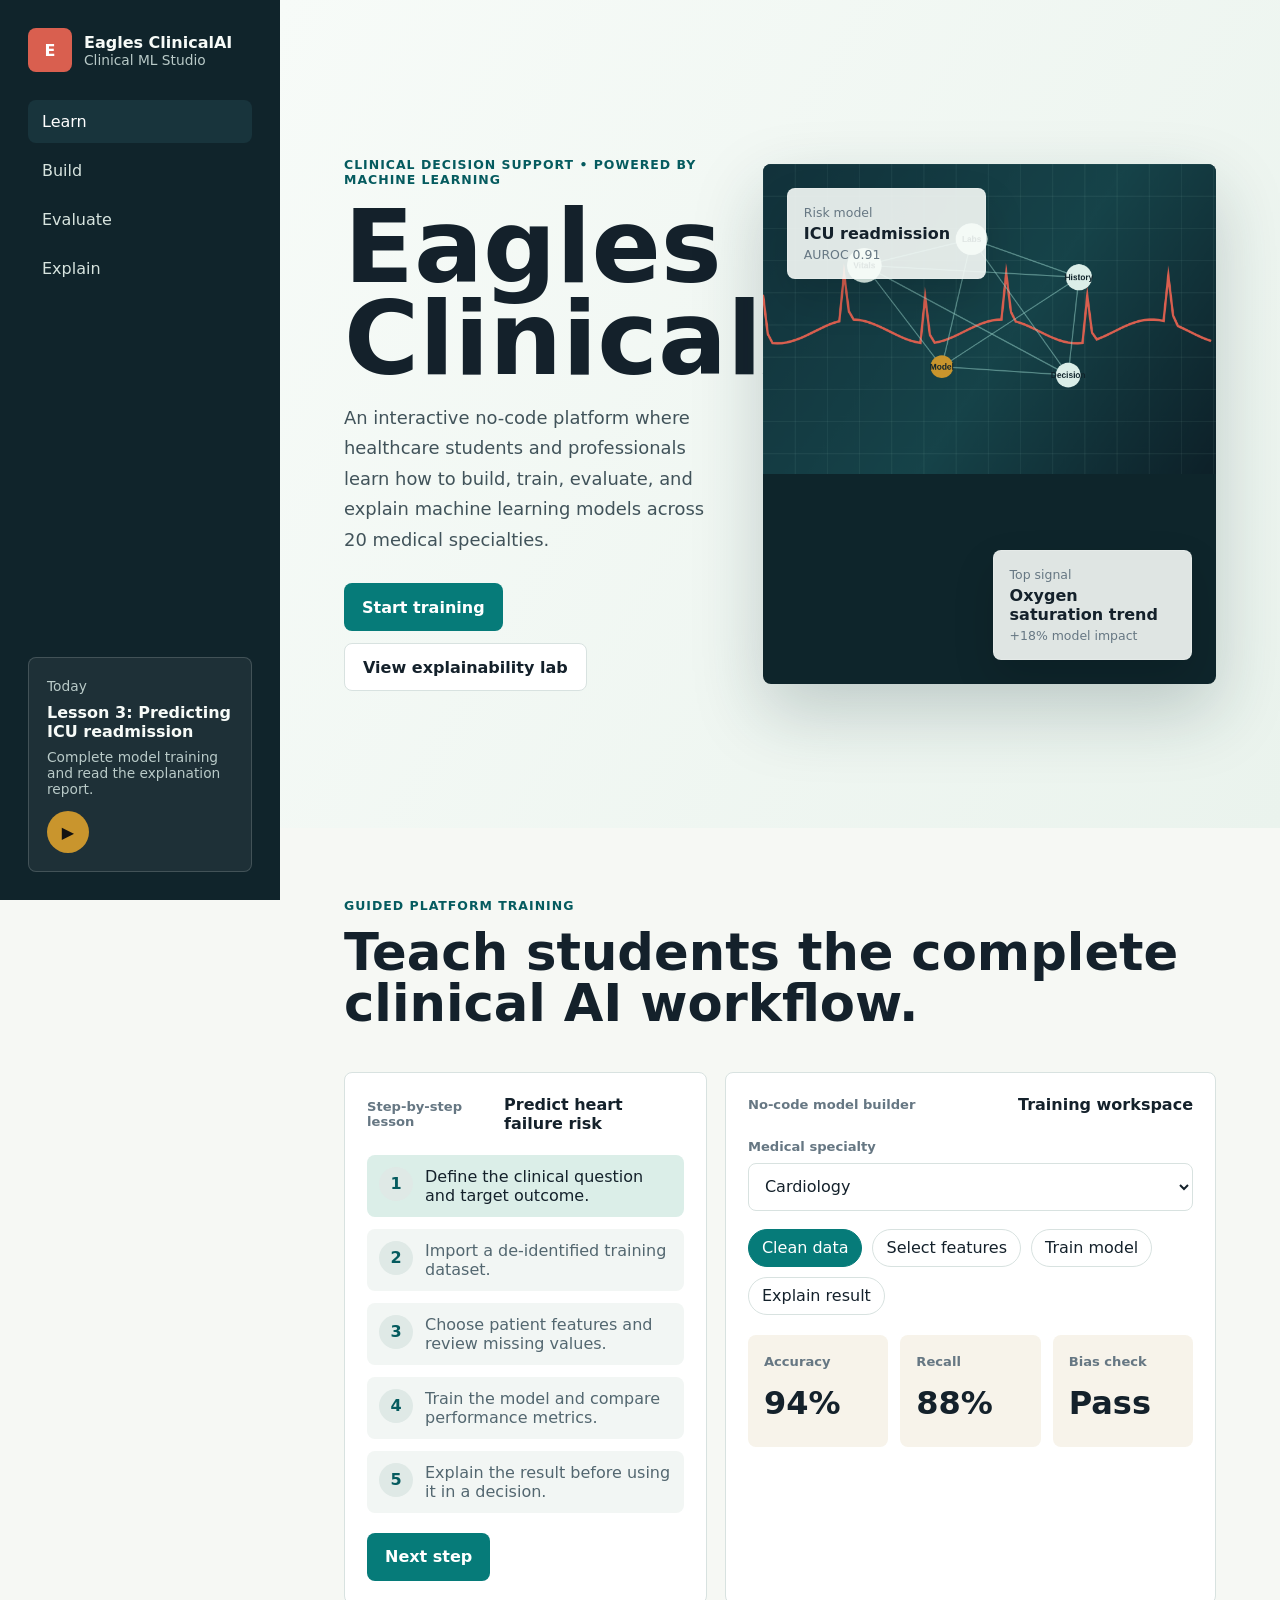
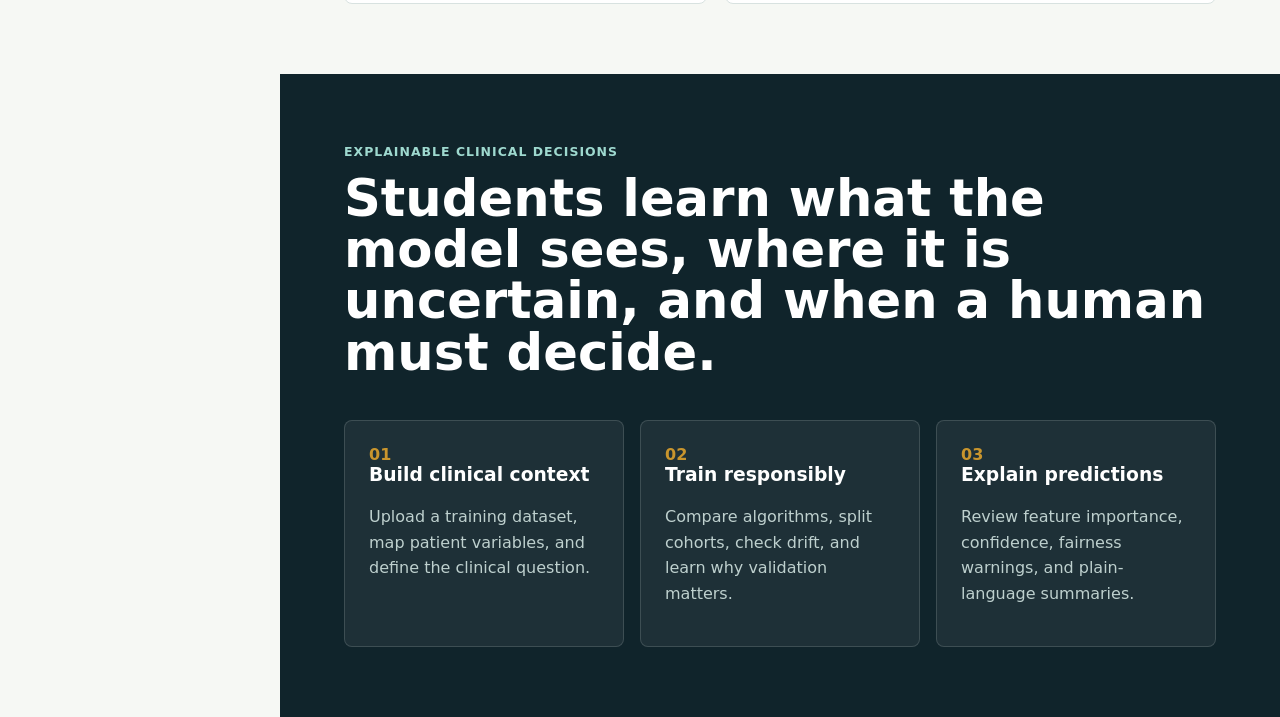
==== index.html @ f4afbafe "Add files via upload" ====
<!doctype html>
<html lang="en">
  <head>
    <meta charset="UTF-8" />
    <meta name="viewport" content="width=device-width, initial-scale=1.0" />
    <title>Eagles ClinicalAI</title>
    <link rel="stylesheet" href="styles.css" />
  </head>
  <body>
    <div class="app-shell">
      <aside class="sidebar" aria-label="Platform navigation">
        <div class="brand">
          <div class="brand-mark" aria-hidden="true">E</div>
          <div>
            <strong>Eagles ClinicalAI</strong>
            <span>Clinical ML Studio</span>
          </div>
        </div>

        <nav class="main-nav">
          <a class="active" href="#learn">Learn</a>
          <a href="#builder">Build</a>
          <a href="#evaluate">Evaluate</a>
          <a href="#explain">Explain</a>
        </nav>

        <div class="mentor-card">
          <span class="eyebrow">Today</span>
          <strong>Lesson 3: Predicting ICU readmission</strong>
          <p>Complete model training and read the explanation report.</p>
          <button class="icon-button" type="button" aria-label="Start lesson">
            <span aria-hidden="true">▶</span>
          </button>
        </div>
      </aside>

      <main>
        <section class="hero" id="learn">
          <div class="hero-copy">
            <p class="kicker">Clinical Decision Support • Powered by Machine Learning</p>
            <h1>Eagles ClinicalAI</h1>
            <p>
              An interactive no-code platform where healthcare students and professionals learn how
              to build, train, evaluate, and explain machine learning models across 20 medical
              specialties.
            </p>
            <div class="hero-actions">
              <a class="primary-action" href="#builder">Start training</a>
              <a class="secondary-action" href="#explain">View explainability lab</a>
            </div>
          </div>

          <div class="clinical-visual" aria-label="Clinical AI learning dashboard preview">
            <canvas id="pulseCanvas" width="760" height="520"></canvas>
            <div class="visual-panel diagnosis">
              <span>Risk model</span>
              <strong>ICU readmission</strong>
              <em>AUROC 0.91</em>
            </div>
            <div class="visual-panel explain-card">
              <span>Top signal</span>
              <strong>Oxygen saturation trend</strong>
              <em>+18% model impact</em>
            </div>
          </div>
        </section>

        <section class="workspace-band" id="builder">
          <div class="section-heading">
            <p class="kicker">Guided platform training</p>
            <h2>Teach students the complete clinical AI workflow.</h2>
          </div>

          <div class="learning-grid">
            <article class="lesson-panel">
              <div class="panel-header">
                <span>Step-by-step lesson</span>
                <strong id="lessonTitle">Choose a specialty</strong>
              </div>
              <ol class="lesson-steps" id="lessonSteps"></ol>
              <button class="wide-button" id="nextStep" type="button">Next step</button>
            </article>

            <article class="builder-panel">
              <div class="panel-header">
                <span>No-code model builder</span>
                <strong>Training workspace</strong>
              </div>

              <label for="specialtySelect">Medical specialty</label>
              <select id="specialtySelect">
                <option>Cardiology</option>
                <option>Emergency Medicine</option>
                <option>Endocrinology</option>
                <option>Neurology</option>
                <option>Oncology</option>
                <option>Pediatrics</option>
                <option>Radiology</option>
                <option>Surgery</option>
              </select>

              <div class="model-controls" aria-label="Model configuration">
                <button class="chip active" type="button">Clean data</button>
                <button class="chip" type="button">Select features</button>
                <button class="chip" type="button">Train model</button>
                <button class="chip" type="button">Explain result</button>
              </div>

              <div class="metric-row" id="evaluate">
                <div>
                  <span>Accuracy</span>
                  <strong id="accuracyValue">94%</strong>
                </div>
                <div>
                  <span>Recall</span>
                  <strong id="recallValue">88%</strong>
                </div>
                <div>
                  <span>Bias check</span>
                  <strong>Pass</strong>
                </div>
              </div>
            </article>
          </div>
        </section>

        <section class="explain-band" id="explain">
          <div class="section-heading">
            <p class="kicker">Explainable clinical decisions</p>
            <h2>Students learn what the model sees, where it is uncertain, and when a human must decide.</h2>
          </div>

          <div class="explain-grid">
            <article>
              <span class="number">01</span>
              <h3>Build clinical context</h3>
              <p>Upload a training dataset, map patient variables, and define the clinical question.</p>
            </article>
            <article>
              <span class="number">02</span>
              <h3>Train responsibly</h3>
              <p>Compare algorithms, split cohorts, check drift, and learn why validation matters.</p>
            </article>
            <article>
              <span class="number">03</span>
              <h3>Explain predictions</h3>
              <p>Review feature importance, confidence, fairness warnings, and plain-language summaries.</p>
            </article>
          </div>
        </section>
      </main>
    </div>

    <script src="script.js"></script>
  </body>
</html>
---- styles.css ----
:root {
  color-scheme: light;
  --ink: #14212b;
  --muted: #667783;
  --line: #d8e2e0;
  --surface: #f6f8f4;
  --panel: #ffffff;
  --teal: #067b79;
  --teal-dark: #055b5f;
  --coral: #d95f4f;
  --gold: #c9952d;
  --mint: #dbeee8;
}

* {
  box-sizing: border-box;
}

body {
  margin: 0;
  font-family:
    Inter, ui-sans-serif, system-ui, -apple-system, BlinkMacSystemFont, "Segoe UI", sans-serif;
  color: var(--ink);
  background: var(--surface);
}

a {
  color: inherit;
  text-decoration: none;
}

button,
select {
  font: inherit;
}

.app-shell {
  display: grid;
  grid-template-columns: 280px minmax(0, 1fr);
  min-height: 100vh;
}

.sidebar {
  position: sticky;
  top: 0;
  height: 100vh;
  display: flex;
  flex-direction: column;
  gap: 28px;
  padding: 28px;
  background: #10242b;
  color: #f7fbf8;
}

.brand {
  display: flex;
  align-items: center;
  gap: 12px;
}

.brand-mark {
  width: 44px;
  height: 44px;
  display: grid;
  place-items: center;
  border-radius: 8px;
  background: var(--coral);
  color: white;
  font-weight: 900;
}

.brand strong,
.brand span {
  display: block;
}

.brand span,
.mentor-card p,
.mentor-card .eyebrow {
  color: #b9cac8;
  font-size: 0.86rem;
}

.main-nav {
  display: grid;
  gap: 6px;
}

.main-nav a {
  padding: 12px 14px;
  border-radius: 8px;
  color: #d7e4df;
}

.main-nav a.active,
.main-nav a:hover {
  background: #18343c;
  color: white;
}

.mentor-card {
  margin-top: auto;
  padding: 18px;
  border: 1px solid rgba(255, 255, 255, 0.16);
  border-radius: 8px;
  background: rgba(255, 255, 255, 0.06);
}

.mentor-card strong {
  display: block;
  margin: 8px 0;
}

.icon-button {
  width: 42px;
  height: 42px;
  border: 0;
  border-radius: 50%;
  background: var(--gold);
  color: #121212;
  cursor: pointer;
}

main {
  min-width: 0;
}

.hero {
  min-height: 92vh;
  display: grid;
  grid-template-columns: minmax(320px, 0.9fr) minmax(420px, 1.1fr);
  align-items: center;
  gap: 48px;
  padding: 54px clamp(28px, 5vw, 76px) 34px;
  background: linear-gradient(120deg, #f7fbf8 0%, #eaf3ed 100%);
}

.hero-copy {
  max-width: 680px;
}

.kicker {
  margin: 0 0 14px;
  color: var(--teal-dark);
  font-size: 0.78rem;
  font-weight: 800;
  letter-spacing: 0.08em;
  text-transform: uppercase;
}

h1,
h2,
h3,
p {
  margin-top: 0;
}

h1 {
  margin-bottom: 18px;
  font-size: clamp(3.7rem, 8vw, 8rem);
  line-height: 0.9;
  letter-spacing: 0;
}

h2 {
  max-width: 880px;
  font-size: clamp(2rem, 4vw, 4.3rem);
  line-height: 1;
  letter-spacing: 0;
}

.hero-copy > p:not(.kicker) {
  max-width: 620px;
  color: #41535a;
  font-size: 1.12rem;
  line-height: 1.7;
}

.hero-actions {
  display: flex;
  flex-wrap: wrap;
  gap: 12px;
  margin-top: 28px;
}

.primary-action,
.secondary-action,
.wide-button {
  min-height: 48px;
  display: inline-flex;
  align-items: center;
  justify-content: center;
  border-radius: 8px;
  padding: 0 18px;
  font-weight: 800;
}

.primary-action,
.wide-button {
  border: 0;
  background: var(--teal);
  color: white;
}

.secondary-action {
  border: 1px solid var(--line);
  background: white;
}

.clinical-visual {
  position: relative;
  min-height: 520px;
  overflow: hidden;
  border-radius: 8px;
  background: #0e252b;
  box-shadow: 0 28px 70px rgba(21, 54, 61, 0.22);
}

.clinical-visual canvas {
  width: 100%;
  height: 100%;
  display: block;
}

.visual-panel {
  position: absolute;
  width: min(270px, 44%);
  padding: 16px;
  border: 1px solid rgba(255, 255, 255, 0.18);
  border-radius: 8px;
  background: rgba(247, 251, 248, 0.9);
  box-shadow: 0 18px 42px rgba(0, 0, 0, 0.14);
}

.visual-panel span,
.visual-panel em {
  display: block;
  color: var(--muted);
  font-size: 0.78rem;
  font-style: normal;
}

.visual-panel strong {
  display: block;
  margin: 4px 0;
}

.diagnosis {
  left: 24px;
  top: 24px;
}

.explain-card {
  right: 24px;
  bottom: 24px;
}

.workspace-band,
.explain-band {
  padding: 70px clamp(24px, 5vw, 76px);
}

.section-heading {
  margin-bottom: 34px;
}

.learning-grid {
  display: grid;
  grid-template-columns: minmax(280px, 0.85fr) minmax(340px, 1.15fr);
  gap: 18px;
}

.lesson-panel,
.builder-panel,
.explain-grid article {
  border: 1px solid var(--line);
  border-radius: 8px;
  background: var(--panel);
}

.lesson-panel,
.builder-panel {
  padding: 22px;
}

.panel-header {
  display: flex;
  align-items: center;
  justify-content: space-between;
  gap: 18px;
  margin-bottom: 22px;
}

.panel-header span,
label,
.metric-row span {
  color: var(--muted);
  font-size: 0.82rem;
  font-weight: 700;
}

.lesson-steps {
  display: grid;
  gap: 12px;
  margin: 0 0 20px;
  padding: 0;
  list-style: none;
  counter-reset: steps;
}

.lesson-steps li {
  display: grid;
  grid-template-columns: 34px 1fr;
  gap: 12px;
  align-items: start;
  min-height: 58px;
  padding: 12px;
  border-radius: 8px;
  background: #f2f6f4;
  color: #536770;
}

.lesson-steps li::before {
  counter-increment: steps;
  content: counter(steps);
  width: 34px;
  height: 34px;
  display: grid;
  place-items: center;
  border-radius: 50%;
  background: #dfe9e6;
  color: var(--teal-dark);
  font-weight: 900;
}

.lesson-steps li.current {
  background: var(--mint);
  color: var(--ink);
}

select {
  width: 100%;
  height: 48px;
  margin: 8px 0 18px;
  padding: 0 12px;
  border: 1px solid var(--line);
  border-radius: 8px;
  background: white;
  color: var(--ink);
}

.model-controls {
  display: flex;
  flex-wrap: wrap;
  gap: 10px;
  margin-bottom: 20px;
}

.chip {
  min-height: 38px;
  border: 1px solid var(--line);
  border-radius: 999px;
  padding: 0 13px;
  background: white;
  color: var(--ink);
  cursor: pointer;
}

.chip.active {
  border-color: var(--teal);
  background: var(--teal);
  color: white;
}

.metric-row {
  display: grid;
  grid-template-columns: repeat(3, minmax(0, 1fr));
  gap: 12px;
}

.metric-row div {
  min-height: 112px;
  padding: 16px;
  border-radius: 8px;
  background: #f7f3ea;
}

.metric-row strong {
  display: block;
  margin-top: 14px;
  font-size: 2rem;
}

.explain-band {
  background: #10242b;
  color: white;
}

.explain-band .kicker {
  color: #9ed9cf;
}

.explain-grid {
  display: grid;
  grid-template-columns: repeat(3, minmax(0, 1fr));
  gap: 16px;
}

.explain-grid article {
  padding: 24px;
  background: rgba(255, 255, 255, 0.06);
  border-color: rgba(255, 255, 255, 0.14);
}

.explain-grid p {
  color: #bed0ce;
  line-height: 1.6;
}

.number {
  color: var(--gold);
  font-weight: 900;
}

@media (max-width: 980px) {
  .app-shell {
    display: block;
  }

  .sidebar {
    position: static;
    height: auto;
    padding: 18px;
  }

  .main-nav {
    grid-template-columns: repeat(4, minmax(0, 1fr));
  }

  .mentor-card {
    display: none;
  }

  .hero,
  .learning-grid,
  .explain-grid {
    grid-template-columns: 1fr;
  }

  .hero {
    min-height: auto;
  }
}

@media (max-width: 620px) {
  .main-nav {
    grid-template-columns: repeat(2, minmax(0, 1fr));
  }

  .hero {
    padding: 34px 18px 24px;
  }

  h1 {
    font-size: 3.35rem;
  }

  .clinical-visual {
    min-height: 420px;
  }

  .visual-panel {
    width: calc(100% - 36px);
    left: 18px;
    right: auto;
  }

  .diagnosis {
    top: 18px;
  }

  .explain-card {
    bottom: 18px;
  }

  .workspace-band,
  .explain-band {
    padding: 46px 18px;
  }

  .metric-row {
    grid-template-columns: 1fr;
  }
}
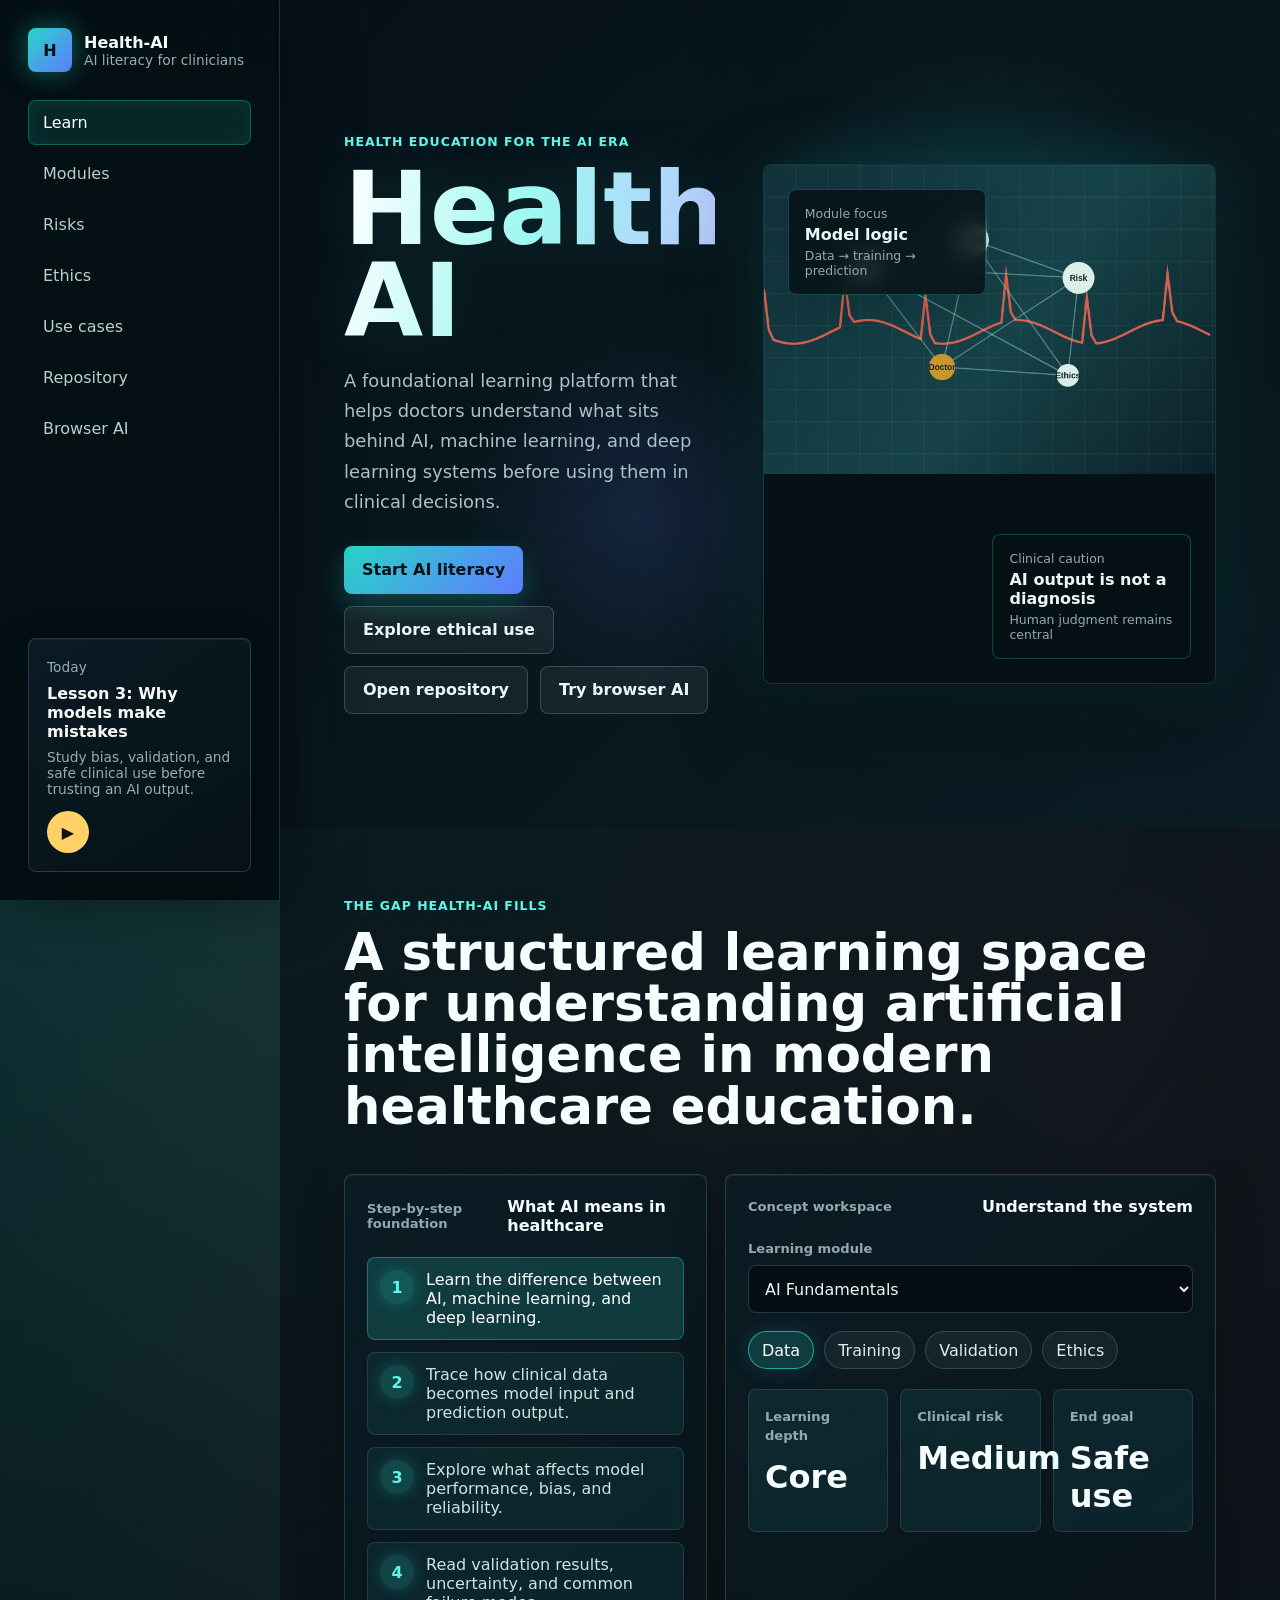
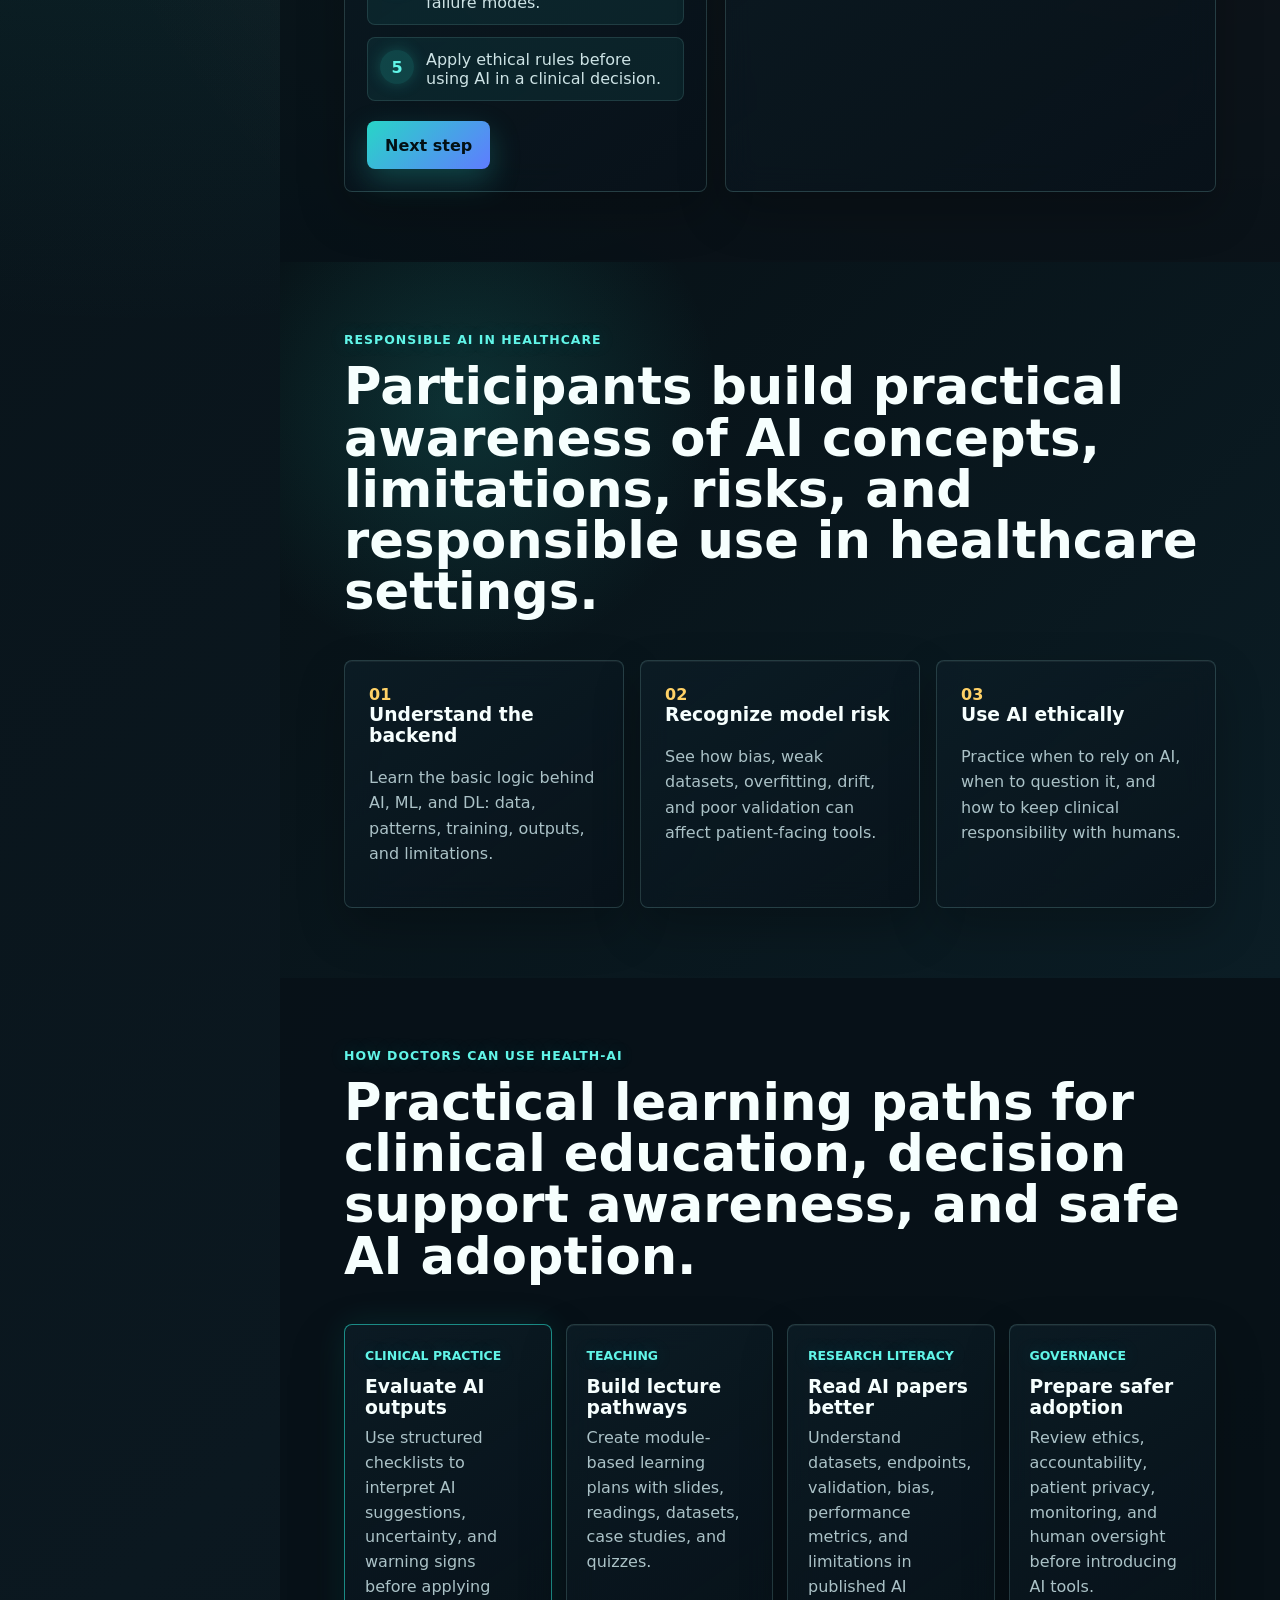
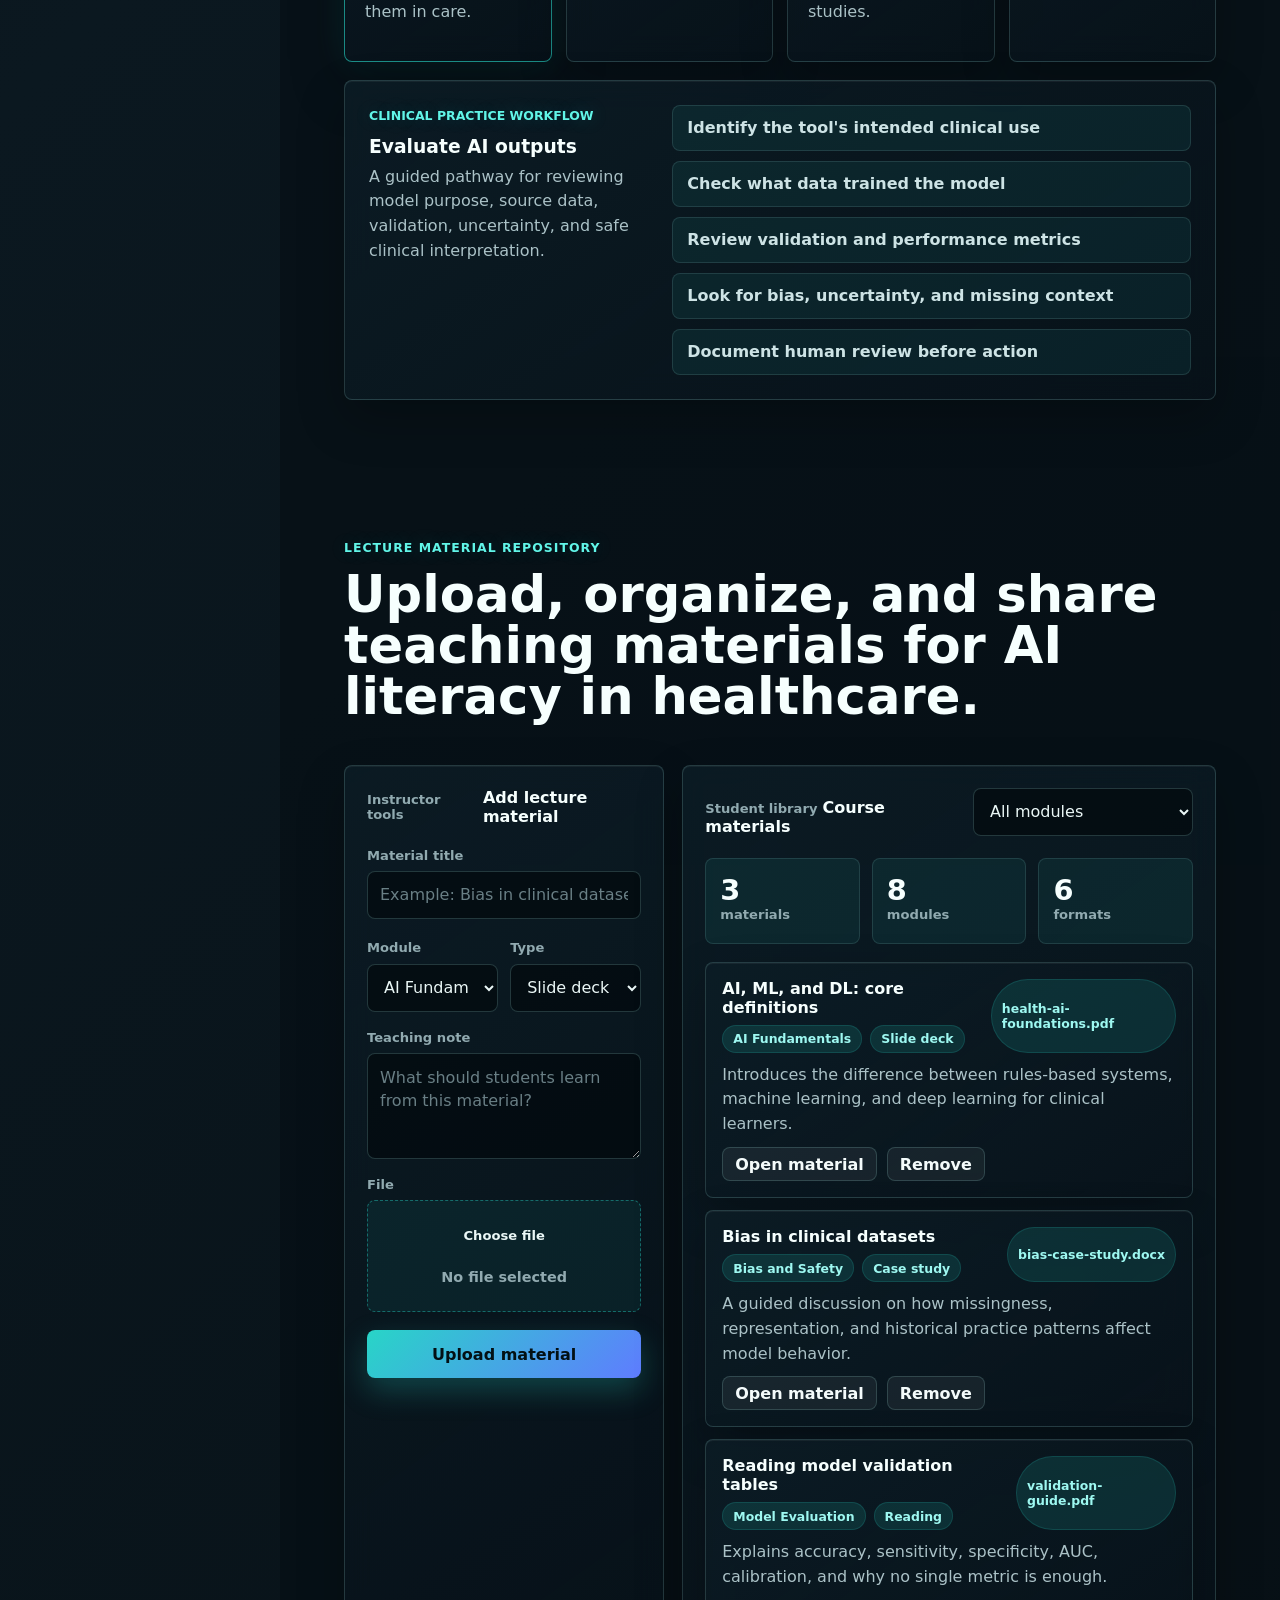
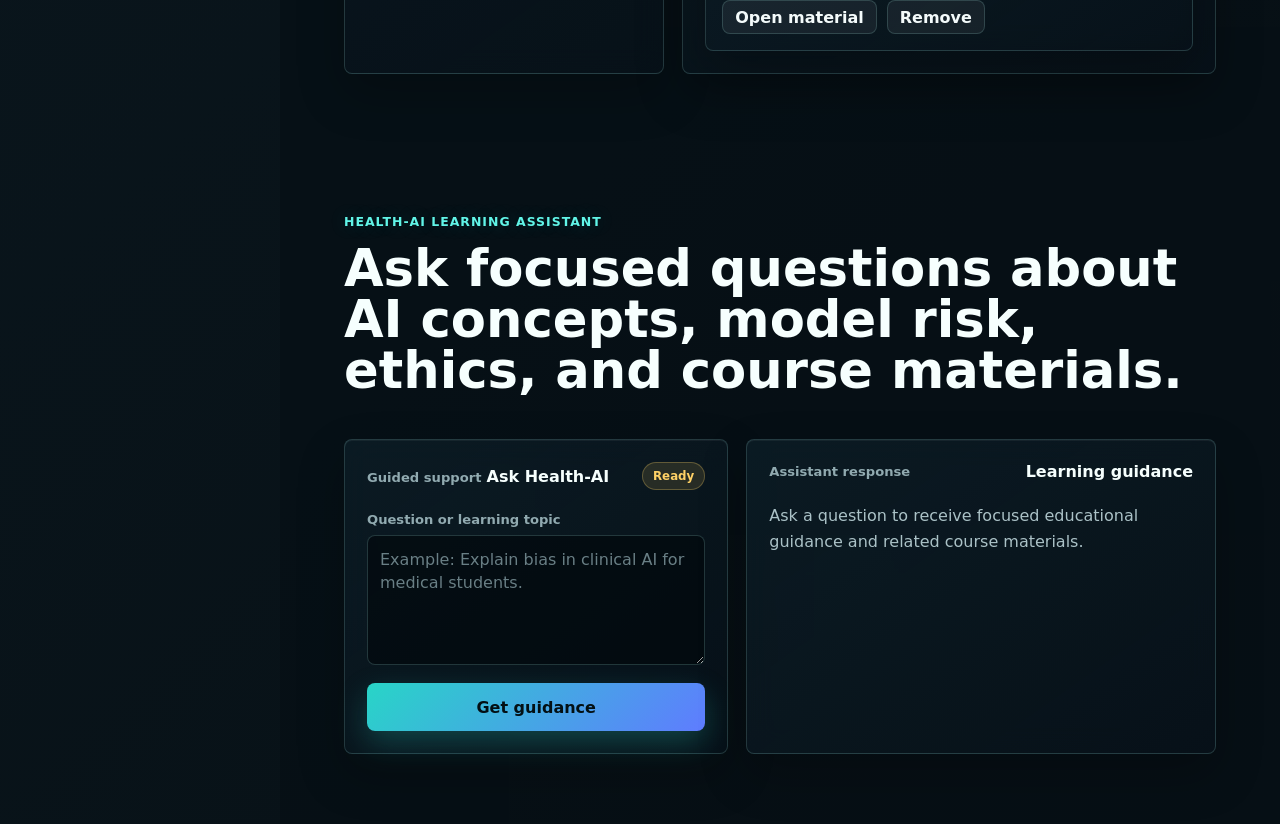
==== commit f953e9c5: "Add files via upload" ====
--- a/index.html
+++ b/index.html
@@ -3,31 +3,34 @@
   <head>
     <meta charset="UTF-8" />
     <meta name="viewport" content="width=device-width, initial-scale=1.0" />
-    <title>Eagles ClinicalAI</title>
+    <title>Health-AI</title>
     <link rel="stylesheet" href="styles.css" />
   </head>
   <body>
     <div class="app-shell">
       <aside class="sidebar" aria-label="Platform navigation">
         <div class="brand">
-          <div class="brand-mark" aria-hidden="true">E</div>
+          <div class="brand-mark" aria-hidden="true">H</div>
           <div>
-            <strong>Eagles ClinicalAI</strong>
-            <span>Clinical ML Studio</span>
+            <strong>Health-AI</strong>
+            <span>AI literacy for clinicians</span>
           </div>
         </div>
 
         <nav class="main-nav">
           <a class="active" href="#learn">Learn</a>
-          <a href="#builder">Build</a>
-          <a href="#evaluate">Evaluate</a>
-          <a href="#explain">Explain</a>
+          <a href="#builder">Modules</a>
+          <a href="#evaluate">Risks</a>
+          <a href="#explain">Ethics</a>
+          <a href="#use-cases">Use cases</a>
+          <a href="#repository">Repository</a>
+          <a href="#browser-ai">Browser AI</a>
         </nav>
 
         <div class="mentor-card">
           <span class="eyebrow">Today</span>
-          <strong>Lesson 3: Predicting ICU readmission</strong>
-          <p>Complete model training and read the explanation report.</p>
+          <strong>Lesson 3: Why models make mistakes</strong>
+          <p>Study bias, validation, and safe clinical use before trusting an AI output.</p>
           <button class="icon-button" type="button" aria-label="Start lesson">
             <span aria-hidden="true">▶</span>
           </button>
@@ -37,45 +40,47 @@
       <main>
         <section class="hero" id="learn">
           <div class="hero-copy">
-            <p class="kicker">Clinical Decision Support • Powered by Machine Learning</p>
-            <h1>Eagles ClinicalAI</h1>
+            <p class="kicker">Health education for the AI era</p>
+            <h1>Health-AI</h1>
             <p>
-              An interactive no-code platform where healthcare students and professionals learn how
-              to build, train, evaluate, and explain machine learning models across 20 medical
-              specialties.
+              A foundational learning platform that helps doctors understand what sits behind
+              AI, machine learning, and deep learning systems before using them in clinical
+              decisions.
             </p>
             <div class="hero-actions">
-              <a class="primary-action" href="#builder">Start training</a>
-              <a class="secondary-action" href="#explain">View explainability lab</a>
+              <a class="primary-action" href="#builder">Start AI literacy</a>
+              <a class="secondary-action" href="#explain">Explore ethical use</a>
+              <a class="secondary-action" href="#repository">Open repository</a>
+              <a class="secondary-action" href="#browser-ai">Try browser AI</a>
             </div>
           </div>
 
-          <div class="clinical-visual" aria-label="Clinical AI learning dashboard preview">
+          <div class="clinical-visual" aria-label="Health-AI learning dashboard preview">
             <canvas id="pulseCanvas" width="760" height="520"></canvas>
             <div class="visual-panel diagnosis">
-              <span>Risk model</span>
-              <strong>ICU readmission</strong>
-              <em>AUROC 0.91</em>
+              <span>Module focus</span>
+              <strong>Model logic</strong>
+              <em>Data → training → prediction</em>
             </div>
             <div class="visual-panel explain-card">
-              <span>Top signal</span>
-              <strong>Oxygen saturation trend</strong>
-              <em>+18% model impact</em>
+              <span>Clinical caution</span>
+              <strong>AI output is not a diagnosis</strong>
+              <em>Human judgment remains central</em>
             </div>
           </div>
         </section>
 
         <section class="workspace-band" id="builder">
           <div class="section-heading">
-            <p class="kicker">Guided platform training</p>
-            <h2>Teach students the complete clinical AI workflow.</h2>
+            <p class="kicker">The gap Health-AI fills</p>
+            <h2>A structured learning space for understanding artificial intelligence in modern healthcare education.</h2>
           </div>
 
           <div class="learning-grid">
             <article class="lesson-panel">
               <div class="panel-header">
-                <span>Step-by-step lesson</span>
-                <strong id="lessonTitle">Choose a specialty</strong>
+                <span>Step-by-step foundation</span>
+                <strong id="lessonTitle">Choose a learning module</strong>
               </div>
               <ol class="lesson-steps" id="lessonSteps"></ol>
               <button class="wide-button" id="nextStep" type="button">Next step</button>
@@ -83,41 +88,41 @@
 
             <article class="builder-panel">
               <div class="panel-header">
-                <span>No-code model builder</span>
-                <strong>Training workspace</strong>
-              </div>
-
-              <label for="specialtySelect">Medical specialty</label>
+                <span>Concept workspace</span>
+                <strong>Understand the system</strong>
+              </div>
+
+              <label for="specialtySelect">Learning module</label>
               <select id="specialtySelect">
-                <option>Cardiology</option>
-                <option>Emergency Medicine</option>
-                <option>Endocrinology</option>
-                <option>Neurology</option>
-                <option>Oncology</option>
-                <option>Pediatrics</option>
-                <option>Radiology</option>
-                <option>Surgery</option>
+                <option>AI Fundamentals</option>
+                <option>Machine Learning</option>
+                <option>Deep Learning</option>
+                <option>Clinical Data</option>
+                <option>Model Evaluation</option>
+                <option>Bias and Safety</option>
+                <option>Ethical Use</option>
+                <option>Clinical Deployment</option>
               </select>
 
-              <div class="model-controls" aria-label="Model configuration">
-                <button class="chip active" type="button">Clean data</button>
-                <button class="chip" type="button">Select features</button>
-                <button class="chip" type="button">Train model</button>
-                <button class="chip" type="button">Explain result</button>
+              <div class="model-controls" aria-label="Learning focus">
+                <button class="chip active" type="button">Data</button>
+                <button class="chip" type="button">Training</button>
+                <button class="chip" type="button">Validation</button>
+                <button class="chip" type="button">Ethics</button>
               </div>
 
               <div class="metric-row" id="evaluate">
                 <div>
-                  <span>Accuracy</span>
-                  <strong id="accuracyValue">94%</strong>
-                </div>
-                <div>
-                  <span>Recall</span>
-                  <strong id="recallValue">88%</strong>
-                </div>
-                <div>
-                  <span>Bias check</span>
-                  <strong>Pass</strong>
+                  <span>Learning depth</span>
+                  <strong id="accuracyValue">Core</strong>
+                </div>
+                <div>
+                  <span>Clinical risk</span>
+                  <strong id="recallValue">High</strong>
+                </div>
+                <div>
+                  <span>End goal</span>
+                  <strong>Safe use</strong>
                 </div>
               </div>
             </article>
@@ -126,25 +131,185 @@
 
         <section class="explain-band" id="explain">
           <div class="section-heading">
-            <p class="kicker">Explainable clinical decisions</p>
-            <h2>Students learn what the model sees, where it is uncertain, and when a human must decide.</h2>
+            <p class="kicker">Responsible AI in healthcare</p>
+            <h2>Participants build practical awareness of AI concepts, limitations, risks, and responsible use in healthcare settings.</h2>
           </div>
 
           <div class="explain-grid">
             <article>
               <span class="number">01</span>
-              <h3>Build clinical context</h3>
-              <p>Upload a training dataset, map patient variables, and define the clinical question.</p>
+              <h3>Understand the backend</h3>
+              <p>Learn the basic logic behind AI, ML, and DL: data, patterns, training, outputs, and limitations.</p>
             </article>
             <article>
               <span class="number">02</span>
-              <h3>Train responsibly</h3>
-              <p>Compare algorithms, split cohorts, check drift, and learn why validation matters.</p>
+              <h3>Recognize model risk</h3>
+              <p>See how bias, weak datasets, overfitting, drift, and poor validation can affect patient-facing tools.</p>
             </article>
             <article>
               <span class="number">03</span>
-              <h3>Explain predictions</h3>
-              <p>Review feature importance, confidence, fairness warnings, and plain-language summaries.</p>
+              <h3>Use AI ethically</h3>
+              <p>Practice when to rely on AI, when to question it, and how to keep clinical responsibility with humans.</p>
+            </article>
+          </div>
+        </section>
+
+
+        <section class="usecase-band" id="use-cases">
+          <div class="section-heading">
+            <p class="kicker">How doctors can use Health-AI</p>
+            <h2>Practical learning paths for clinical education, decision support awareness, and safe AI adoption.</h2>
+          </div>
+
+          <div class="usecase-grid">
+            <article class="usecase-card active" data-usecase="clinic">
+              <span>Clinical practice</span>
+              <h3>Evaluate AI outputs</h3>
+              <p>Use structured checklists to interpret AI suggestions, uncertainty, and warning signs before applying them in care.</p>
+            </article>
+            <article class="usecase-card" data-usecase="teaching">
+              <span>Teaching</span>
+              <h3>Build lecture pathways</h3>
+              <p>Create module-based learning plans with slides, readings, datasets, case studies, and quizzes.</p>
+            </article>
+            <article class="usecase-card" data-usecase="research">
+              <span>Research literacy</span>
+              <h3>Read AI papers better</h3>
+              <p>Understand datasets, endpoints, validation, bias, performance metrics, and limitations in published AI studies.</p>
+            </article>
+            <article class="usecase-card" data-usecase="governance">
+              <span>Governance</span>
+              <h3>Prepare safer adoption</h3>
+              <p>Review ethics, accountability, patient privacy, monitoring, and human oversight before introducing AI tools.</p>
+            </article>
+          </div>
+
+          <div class="workflow-panel">
+            <div>
+              <span id="workflowLabel">Clinical practice workflow</span>
+              <h3 id="workflowTitle">Evaluate AI outputs</h3>
+              <p id="workflowText">A guided pathway for reviewing model purpose, source data, validation, uncertainty, and safe clinical interpretation.</p>
+            </div>
+            <ol id="workflowSteps" class="workflow-steps"></ol>
+          </div>
+        </section>
+
+        <section class="repository-band" id="repository">
+          <div class="section-heading">
+            <p class="kicker">Lecture material repository</p>
+            <h2>Upload, organize, and share teaching materials for AI literacy in healthcare.</h2>
+          </div>
+
+          <div class="repository-grid">
+            <article class="upload-panel">
+              <div class="panel-header">
+                <span>Instructor tools</span>
+                <strong>Add lecture material</strong>
+              </div>
+
+              <form id="resourceForm" class="resource-form">
+                <label for="resourceTitle">Material title</label>
+                <input id="resourceTitle" type="text" placeholder="Example: Bias in clinical datasets" required />
+
+                <div class="form-row">
+                  <div>
+                    <label for="resourceModule">Module</label>
+                    <select id="resourceModule">
+                      <option>AI Fundamentals</option>
+                      <option>Machine Learning</option>
+                      <option>Deep Learning</option>
+                      <option>Clinical Data</option>
+                      <option>Model Evaluation</option>
+                      <option>Bias and Safety</option>
+                      <option>Ethical Use</option>
+                      <option>Clinical Deployment</option>
+                    </select>
+                  </div>
+                  <div>
+                    <label for="resourceType">Type</label>
+                    <select id="resourceType">
+                      <option>Slide deck</option>
+                      <option>Reading</option>
+                      <option>Case study</option>
+                      <option>Dataset</option>
+                      <option>Video</option>
+                      <option>Quiz</option>
+                    </select>
+                  </div>
+                </div>
+
+                <label for="resourceDescription">Teaching note</label>
+                <textarea id="resourceDescription" placeholder="What should students learn from this material?" rows="4"></textarea>
+
+                <label for="resourceFile">File</label>
+                <label class="file-drop" for="resourceFile"><strong>Choose file</strong><span id="selectedFileName">No file selected</span></label>
+                <input id="resourceFile" class="hidden-file" type="file" />
+
+                <button class="wide-button" type="submit">Upload material</button>
+              </form>
+            </article>
+
+            <article class="library-panel">
+              <div class="panel-header library-header">
+                <div>
+                  <span>Student library</span>
+                  <strong>Course materials</strong>
+                </div>
+                <select id="repositoryFilter" aria-label="Filter materials">
+                  <option>All modules</option>
+                  <option>AI Fundamentals</option>
+                  <option>Machine Learning</option>
+                  <option>Deep Learning</option>
+                  <option>Clinical Data</option>
+                  <option>Model Evaluation</option>
+                  <option>Bias and Safety</option>
+                  <option>Ethical Use</option>
+                  <option>Clinical Deployment</option>
+                </select>
+              </div>
+
+              <div class="repository-stats" aria-label="Repository statistics">
+                <div><strong id="resourceCount">0</strong><span>materials</span></div>
+                <div><strong>8</strong><span>modules</span></div>
+                <div><strong>6</strong><span>formats</span></div>
+              </div>
+
+              <div class="resource-list" id="resourceList"></div>
+            </article>
+          </div>
+        </section>
+
+        <section class="browser-ai-band" id="browser-ai">
+          <div class="section-heading">
+            <p class="kicker">Health-AI learning assistant</p>
+            <h2>Ask focused questions about AI concepts, model risk, ethics, and course materials.</h2>
+          </div>
+
+          <div class="browser-ai-grid">
+            <article class="browser-chat-panel">
+              <div class="panel-header">
+                <div>
+                  <span>Guided support</span>
+                  <strong>Ask Health-AI</strong>
+                </div>
+                <em class="chat-status" id="browserAiStatus">Ready</em>
+              </div>
+
+              <form id="browserAiForm" class="assistant-form">
+                <label for="browserAiPrompt">Question or learning topic</label>
+                <textarea id="browserAiPrompt" rows="5" placeholder="Example: Explain bias in clinical AI for medical students."></textarea>
+                <button class="wide-button" type="submit">Get guidance</button>
+              </form>
+            </article>
+
+            <article class="browser-answer-panel">
+              <div class="panel-header">
+                <span>Assistant response</span>
+                <strong>Learning guidance</strong>
+              </div>
+              <div class="bot-response" id="browserAiResponse">
+                <p>Ask a question to receive focused educational guidance and related course materials.</p>
+              </div>
             </article>
           </div>
         </section>
--- a/styles.css
+++ b/styles.css
@@ -30,7 +30,9 @@
 }
 
 button,
-select {
+input,
+select,
+textarea {
   font: inherit;
 }
 
@@ -256,7 +258,10 @@
 }
 
 .workspace-band,
-.explain-band {
+.explain-band,
+.repository-band,
+.usecase-band,
+.browser-ai-band {
   padding: 70px clamp(24px, 5vw, 76px);
 }
 
@@ -272,6 +277,11 @@
 
 .lesson-panel,
 .builder-panel,
+.upload-panel,
+.library-panel,
+.browser-chat-panel,
+.browser-answer-panel,
+.workflow-panel,
 .explain-grid article {
   border: 1px solid var(--line);
   border-radius: 8px;
@@ -279,7 +289,11 @@
 }
 
 .lesson-panel,
-.builder-panel {
+.builder-panel,
+.upload-panel,
+.library-panel,
+.browser-chat-panel,
+.browser-answer-panel {
   padding: 22px;
 }
 
@@ -338,9 +352,11 @@
   color: var(--ink);
 }
 
-select {
+input,
+select,
+textarea {
   width: 100%;
-  height: 48px;
+  min-height: 48px;
   margin: 8px 0 18px;
   padding: 0 12px;
   border: 1px solid var(--line);
@@ -492,3 +508,772 @@
     grid-template-columns: 1fr;
   }
 }
+
+
+.repository-band {
+  background: #f9fbf8;
+}
+
+.repository-grid {
+  display: grid;
+  grid-template-columns: minmax(300px, 0.75fr) minmax(420px, 1.25fr);
+  gap: 18px;
+}
+
+.resource-form {
+  display: grid;
+}
+
+textarea {
+  resize: vertical;
+  padding-top: 12px;
+  line-height: 1.45;
+}
+
+.form-row {
+  display: grid;
+  grid-template-columns: repeat(2, minmax(0, 1fr));
+  gap: 12px;
+}
+
+.library-header {
+  align-items: end;
+}
+
+.library-header select {
+  max-width: 220px;
+  margin: 0;
+}
+
+.repository-stats {
+  display: grid;
+  grid-template-columns: repeat(3, minmax(0, 1fr));
+  gap: 12px;
+  margin-bottom: 18px;
+}
+
+.repository-stats div {
+  min-height: 86px;
+  padding: 14px;
+  border-radius: 8px;
+  background: #eef5f1;
+}
+
+.repository-stats strong,
+.repository-stats span {
+  display: block;
+}
+
+.repository-stats strong {
+  font-size: 1.8rem;
+}
+
+.repository-stats span {
+  color: var(--muted);
+  font-size: 0.82rem;
+  font-weight: 700;
+}
+
+.resource-list {
+  display: grid;
+  gap: 12px;
+}
+
+.resource-card {
+  display: grid;
+  gap: 10px;
+  padding: 16px;
+  border: 1px solid var(--line);
+  border-radius: 8px;
+  background: white;
+}
+
+.resource-card header {
+  display: flex;
+  justify-content: space-between;
+  gap: 12px;
+}
+
+.resource-card h3 {
+  margin: 0;
+  font-size: 1rem;
+}
+
+.resource-card p {
+  margin: 0;
+  color: #52656b;
+  line-height: 1.55;
+}
+
+.resource-meta {
+  display: flex;
+  flex-wrap: wrap;
+  gap: 8px;
+  margin-top: 8px;
+}
+
+.resource-meta span,
+.file-pill {
+  display: inline-flex;
+  align-items: center;
+  min-height: 28px;
+  border-radius: 999px;
+  padding: 0 10px;
+  background: #e8f1ed;
+  color: var(--teal-dark);
+  font-size: 0.78rem;
+  font-weight: 800;
+}
+
+.resource-card button {
+  justify-self: start;
+  min-height: 34px;
+  border: 1px solid var(--line);
+  border-radius: 8px;
+  padding: 0 12px;
+  background: white;
+  color: #8c3f35;
+  cursor: pointer;
+}
+
+.empty-state {
+  padding: 26px;
+  border: 1px dashed #bccbc7;
+  border-radius: 8px;
+  color: var(--muted);
+  text-align: center;
+}
+
+@media (max-width: 980px) {
+  .repository-grid {
+    grid-template-columns: 1fr;
+  }
+}
+
+@media (max-width: 620px) {
+  .form-row,
+  .repository-stats {
+    grid-template-columns: 1fr;
+  }
+
+  .library-header {
+    display: grid;
+  }
+
+  .library-header select {
+    max-width: none;
+    width: 100%;
+  }
+}
+
+
+.usecase-band {
+  background: #eef5f1;
+}
+
+.usecase-grid {
+  display: grid;
+  grid-template-columns: repeat(4, minmax(0, 1fr));
+  gap: 14px;
+  margin-bottom: 18px;
+}
+
+.usecase-card {
+  min-height: 210px;
+  padding: 20px;
+  border: 1px solid var(--line);
+  border-radius: 8px;
+  background: white;
+  cursor: pointer;
+}
+
+.usecase-card.active,
+.usecase-card:hover {
+  border-color: var(--teal);
+  box-shadow: 0 16px 34px rgba(8, 64, 63, 0.12);
+}
+
+.usecase-card span,
+.workflow-panel span {
+  color: var(--teal-dark);
+  font-size: 0.78rem;
+  font-weight: 900;
+  text-transform: uppercase;
+}
+
+.usecase-card h3,
+.workflow-panel h3 {
+  margin: 12px 0 8px;
+}
+
+.usecase-card p,
+.workflow-panel p {
+  color: #52656b;
+  line-height: 1.55;
+}
+
+.workflow-panel {
+  display: grid;
+  grid-template-columns: minmax(260px, 0.7fr) minmax(320px, 1.3fr);
+  gap: 24px;
+  padding: 24px;
+}
+
+.workflow-steps {
+  display: grid;
+  gap: 10px;
+  margin: 0;
+  padding: 0;
+  list-style: none;
+}
+
+.workflow-steps li {
+  min-height: 46px;
+  padding: 12px 14px;
+  border-radius: 8px;
+  background: #f9fbf8;
+  color: #31464f;
+  font-weight: 700;
+}
+
+.browser-ai-band {
+  background: #fffaf0;
+}
+
+.browser-ai-grid {
+  display: grid;
+  grid-template-columns: minmax(320px, 0.8fr) minmax(420px, 1.2fr);
+  gap: 18px;
+}
+
+.assistant-form {
+  display: grid;
+}
+
+.quick-prompts {
+  display: flex;
+  flex-wrap: wrap;
+  gap: 10px;
+  margin-top: 4px;
+}
+
+.quick-prompts button {
+  min-height: 36px;
+  border: 1px solid var(--line);
+  border-radius: 999px;
+  padding: 0 12px;
+  background: white;
+  color: var(--ink);
+  cursor: pointer;
+  font-weight: 800;
+}
+
+.bot-response {
+  display: grid;
+  gap: 12px;
+}
+
+.bot-response p {
+  color: #52656b;
+  line-height: 1.6;
+}
+
+.bot-answer,
+.bot-match {
+  padding: 16px;
+  border-radius: 8px;
+  background: white;
+  border: 1px solid var(--line);
+}
+
+.bot-answer strong,
+.bot-match strong {
+  display: block;
+  margin-bottom: 6px;
+}
+
+.bot-match span {
+  display: inline-flex;
+  margin-right: 8px;
+  margin-top: 6px;
+  min-height: 26px;
+  align-items: center;
+  border-radius: 999px;
+  padding: 0 9px;
+  background: #e8f1ed;
+  color: var(--teal-dark);
+  font-size: 0.75rem;
+  font-weight: 800;
+}
+
+@media (max-width: 1120px) {
+  .usecase-grid {
+    grid-template-columns: repeat(2, minmax(0, 1fr));
+  }
+}
+
+@media (max-width: 980px) {
+  .browser-ai-grid,
+  .workflow-panel {
+    grid-template-columns: 1fr;
+  }
+}
+
+@media (max-width: 620px) {
+  .usecase-grid {
+    grid-template-columns: 1fr;
+  }
+}
+
+
+/* High-tech visual refresh */
+:root {
+  --ink: #eaf7f6;
+  --muted: #8ca7ad;
+  --line: rgba(148, 213, 207, 0.2);
+  --surface: #071015;
+  --panel: rgba(13, 30, 38, 0.78);
+  --teal: #28d5c7;
+  --teal-dark: #61f5e8;
+  --coral: #ff6b5c;
+  --gold: #ffd166;
+  --mint: rgba(40, 213, 199, 0.16);
+}
+
+html {
+  scroll-behavior: smooth;
+}
+
+body {
+  color: var(--ink);
+  background:
+    radial-gradient(circle at 12% 8%, rgba(40, 213, 199, 0.22), transparent 28%),
+    radial-gradient(circle at 86% 18%, rgba(255, 107, 92, 0.14), transparent 24%),
+    linear-gradient(135deg, #071015 0%, #0b1820 48%, #071015 100%);
+}
+
+body::before {
+  content: "";
+  position: fixed;
+  inset: 0;
+  pointer-events: none;
+  background-image:
+    linear-gradient(rgba(148, 213, 207, 0.045) 1px, transparent 1px),
+    linear-gradient(90deg, rgba(148, 213, 207, 0.045) 1px, transparent 1px);
+  background-size: 34px 34px;
+  mask-image: linear-gradient(to bottom, rgba(0, 0, 0, 0.78), transparent 88%);
+  z-index: -1;
+}
+
+.sidebar {
+  background: rgba(4, 12, 17, 0.92);
+  border-right: 1px solid rgba(148, 213, 207, 0.18);
+  box-shadow: 18px 0 60px rgba(0, 0, 0, 0.28);
+}
+
+.brand-mark {
+  background: linear-gradient(135deg, var(--teal), #5f7cff);
+  color: #061015;
+  box-shadow: 0 0 28px rgba(40, 213, 199, 0.44);
+}
+
+.brand span,
+.mentor-card p,
+.mentor-card .eyebrow {
+  color: #94aeb3;
+}
+
+.main-nav a {
+  color: #b7ced2;
+  border: 1px solid transparent;
+}
+
+.main-nav a.active,
+.main-nav a:hover {
+  background: rgba(40, 213, 199, 0.12);
+  border-color: rgba(40, 213, 199, 0.32);
+  color: #ffffff;
+  box-shadow: inset 0 0 18px rgba(40, 213, 199, 0.08);
+}
+
+.mentor-card,
+.lesson-panel,
+.builder-panel,
+.upload-panel,
+.library-panel,
+.browser-chat-panel,
+.browser-answer-panel,
+.workflow-panel,
+.explain-grid article,
+.usecase-card,
+.resource-card,
+.bot-answer,
+.bot-match {
+  background: linear-gradient(145deg, rgba(12, 29, 38, 0.84), rgba(8, 18, 26, 0.74));
+  border: 1px solid rgba(148, 213, 207, 0.2);
+  box-shadow:
+    0 20px 48px rgba(0, 0, 0, 0.24),
+    inset 0 1px 0 rgba(255, 255, 255, 0.05);
+  backdrop-filter: blur(14px);
+}
+
+.hero {
+  background:
+    radial-gradient(circle at 70% 35%, rgba(40, 213, 199, 0.2), transparent 28%),
+    radial-gradient(circle at 36% 62%, rgba(95, 124, 255, 0.14), transparent 22%),
+    linear-gradient(135deg, rgba(6, 16, 22, 0.98) 0%, rgba(10, 28, 36, 0.98) 100%);
+}
+
+.kicker,
+.usecase-card span,
+.workflow-panel span,
+.explain-band .kicker {
+  color: #61f5e8;
+  text-shadow: 0 0 18px rgba(40, 213, 199, 0.24);
+}
+
+h1 {
+  background: linear-gradient(100deg, #ffffff 0%, #9ef8f1 48%, #b9c6ff 100%);
+  -webkit-background-clip: text;
+  background-clip: text;
+  color: transparent;
+  filter: drop-shadow(0 0 28px rgba(40, 213, 199, 0.12));
+}
+
+h2,
+h3,
+.panel-header strong,
+.metric-row strong,
+.repository-stats strong {
+  color: #f6fffe;
+}
+
+.hero-copy > p:not(.kicker),
+.usecase-card p,
+.workflow-panel p,
+.resource-card p,
+.bot-response p,
+.explain-grid p {
+  color: #abc2c7;
+}
+
+.primary-action,
+.wide-button {
+  background: linear-gradient(135deg, #28d5c7, #5f7cff);
+  color: #031014;
+  box-shadow: 0 12px 30px rgba(40, 213, 199, 0.25);
+}
+
+.secondary-action {
+  border-color: rgba(148, 213, 207, 0.24);
+  background: rgba(255, 255, 255, 0.06);
+  color: #eaf7f6;
+}
+
+.primary-action:hover,
+.secondary-action:hover,
+.wide-button:hover,
+.quick-prompts button:hover,
+.resource-card button:hover {
+  transform: translateY(-1px);
+}
+
+.primary-action,
+.secondary-action,
+.wide-button,
+.quick-prompts button,
+.resource-card button,
+.chip {
+  transition: transform 160ms ease, box-shadow 160ms ease, border-color 160ms ease, background 160ms ease;
+}
+
+.clinical-visual {
+  background: #061116;
+  border: 1px solid rgba(40, 213, 199, 0.2);
+  box-shadow:
+    0 34px 90px rgba(0, 0, 0, 0.42),
+    0 0 70px rgba(40, 213, 199, 0.16);
+}
+
+.visual-panel {
+  background: rgba(7, 17, 22, 0.84);
+  border-color: rgba(40, 213, 199, 0.28);
+  color: #eaf7f6;
+  backdrop-filter: blur(12px);
+}
+
+.visual-panel span,
+.visual-panel em,
+.panel-header span,
+label,
+.metric-row span,
+.repository-stats span {
+  color: #91aab0;
+}
+
+.workspace-band,
+.repository-band,
+.usecase-band,
+.browser-ai-band {
+  background: rgba(7, 16, 21, 0.68);
+}
+
+.explain-band {
+  background:
+    radial-gradient(circle at 18% 20%, rgba(40, 213, 199, 0.16), transparent 26%),
+    linear-gradient(135deg, #071015, #0b1d25);
+}
+
+.lesson-steps li,
+.workflow-steps li,
+.repository-stats div,
+.metric-row div {
+  background: rgba(40, 213, 199, 0.08);
+  border: 1px solid rgba(148, 213, 207, 0.15);
+  color: #cde3e5;
+}
+
+.lesson-steps li.current {
+  background: rgba(40, 213, 199, 0.18);
+  border-color: rgba(40, 213, 199, 0.38);
+  color: #ffffff;
+}
+
+.lesson-steps li::before {
+  background: rgba(40, 213, 199, 0.18);
+  color: #61f5e8;
+  box-shadow: 0 0 16px rgba(40, 213, 199, 0.24);
+}
+
+input,
+select,
+textarea {
+  border-color: rgba(148, 213, 207, 0.22);
+  background: rgba(2, 9, 13, 0.66);
+  color: #eaf7f6;
+  outline: none;
+}
+
+input::placeholder,
+textarea::placeholder {
+  color: #697f85;
+}
+
+input:focus,
+select:focus,
+textarea:focus {
+  border-color: rgba(40, 213, 199, 0.72);
+  box-shadow: 0 0 0 3px rgba(40, 213, 199, 0.14);
+}
+
+.chip {
+  border-color: rgba(148, 213, 207, 0.22);
+  background: rgba(255, 255, 255, 0.05);
+  color: #dbeff0;
+}
+
+.chip.active {
+  border-color: rgba(40, 213, 199, 0.72);
+  background: rgba(40, 213, 199, 0.18);
+  color: #ffffff;
+  box-shadow: 0 0 22px rgba(40, 213, 199, 0.16);
+}
+
+.usecase-card.active,
+.usecase-card:hover {
+  border-color: rgba(40, 213, 199, 0.62);
+  box-shadow:
+    0 24px 54px rgba(0, 0, 0, 0.28),
+    0 0 34px rgba(40, 213, 199, 0.12);
+}
+
+.resource-meta span,
+.file-pill,
+.bot-match span {
+  background: rgba(40, 213, 199, 0.13);
+  color: #9ef8f1;
+  border: 1px solid rgba(40, 213, 199, 0.16);
+}
+
+.resource-card button,
+.quick-prompts button {
+  background: rgba(255, 255, 255, 0.06);
+  border-color: rgba(148, 213, 207, 0.2);
+  color: #f4fbfb;
+}
+
+.empty-state {
+  border-color: rgba(148, 213, 207, 0.28);
+  color: #91aab0;
+  background: rgba(255, 255, 255, 0.03);
+}
+
+@media (max-width: 980px) {
+  .main-nav {
+    grid-template-columns: repeat(3, minmax(0, 1fr));
+  }
+}
+
+@media (max-width: 620px) {
+  .main-nav {
+    grid-template-columns: repeat(2, minmax(0, 1fr));
+  }
+}
+
+
+.chat-status {
+  display: inline-flex;
+  align-items: center;
+  min-height: 28px;
+  border-radius: 999px;
+  padding: 0 10px;
+  background: rgba(255, 209, 102, 0.12);
+  border: 1px solid rgba(255, 209, 102, 0.28);
+  color: #ffd166;
+  font-size: 0.74rem;
+  font-style: normal;
+  font-weight: 900;
+}
+
+
+.browser-ai-grid {
+  display: grid;
+  grid-template-columns: minmax(340px, 0.9fr) minmax(420px, 1.1fr);
+  gap: 18px;
+}
+
+.browser-chat-panel,
+.browser-answer-panel,
+.ai-option-grid article {
+  padding: 22px;
+  border-radius: 8px;
+  background: linear-gradient(145deg, rgba(12, 29, 38, 0.84), rgba(8, 18, 26, 0.74));
+  border: 1px solid rgba(148, 213, 207, 0.2);
+  box-shadow: 0 20px 48px rgba(0, 0, 0, 0.24), inset 0 1px 0 rgba(255, 255, 255, 0.05);
+}
+
+.connection-grid {
+  display: grid;
+  grid-template-columns: minmax(240px, 1fr) minmax(180px, 0.7fr);
+  gap: 12px;
+}
+
+.setup-note {
+  margin-top: 16px;
+  padding: 16px;
+  border: 1px solid rgba(255, 209, 102, 0.24);
+  border-radius: 8px;
+  background: rgba(255, 209, 102, 0.08);
+}
+
+.setup-note p {
+  color: #abc2c7;
+  line-height: 1.55;
+}
+
+.setup-note code {
+  display: inline-flex;
+  min-height: 32px;
+  align-items: center;
+  border-radius: 6px;
+  padding: 0 10px;
+  background: rgba(0, 0, 0, 0.32);
+  color: #9ef8f1;
+}
+
+.ai-option-grid {
+  display: grid;
+  grid-template-columns: repeat(4, minmax(0, 1fr));
+  gap: 14px;
+  margin-top: 18px;
+}
+
+.ai-option-grid article span {
+  color: #61f5e8;
+  font-size: 0.76rem;
+  font-weight: 900;
+  text-transform: uppercase;
+}
+
+.ai-option-grid article p {
+  color: #abc2c7;
+  line-height: 1.55;
+}
+
+@media (max-width: 1120px) {
+  .ai-option-grid {
+    grid-template-columns: repeat(2, minmax(0, 1fr));
+  }
+}
+
+@media (max-width: 980px) {
+  .browser-ai-grid,
+  .connection-grid {
+    grid-template-columns: 1fr;
+  }
+}
+
+@media (max-width: 620px) {
+  .ai-option-grid {
+    grid-template-columns: 1fr;
+  }
+}
+
+
+.file-drop {
+  min-height: 112px;
+  display: grid;
+  place-items: center;
+  gap: 8px;
+  margin: 8px 0 18px;
+  padding: 18px;
+  border: 1px dashed rgba(40, 213, 199, 0.42);
+  border-radius: 8px;
+  background: rgba(40, 213, 199, 0.07);
+  color: #eaf7f6;
+  cursor: pointer;
+  text-align: center;
+}
+
+.file-drop strong,
+.file-drop span {
+  display: block;
+}
+
+.file-drop span {
+  color: #91aab0;
+  font-size: 0.9rem;
+}
+
+.hidden-file {
+  position: absolute;
+  width: 1px;
+  height: 1px;
+  overflow: hidden;
+  clip: rect(0, 0, 0, 0);
+  white-space: nowrap;
+}
+
+.file-pill {
+  text-decoration: none;
+}
+
+.resource-actions {
+  display: flex;
+  flex-wrap: wrap;
+  gap: 10px;
+}
+
+.resource-actions a,
+.resource-actions button {
+  min-height: 34px;
+  display: inline-flex;
+  align-items: center;
+  border: 1px solid rgba(148, 213, 207, 0.2);
+  border-radius: 8px;
+  padding: 0 12px;
+  background: rgba(255, 255, 255, 0.06);
+  color: #f4fbfb;
+  cursor: pointer;
+  font-weight: 800;
+}
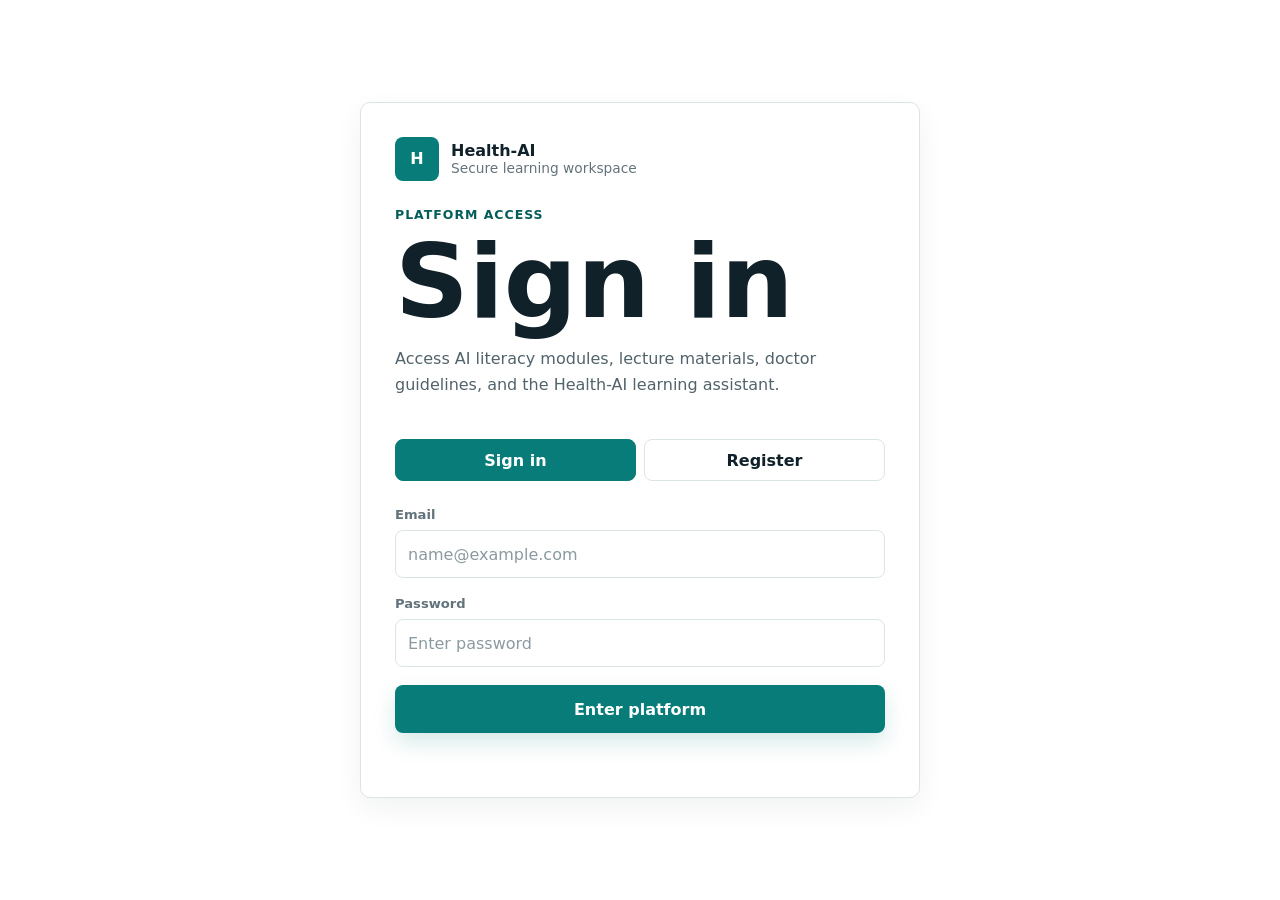
==== commit c1f47f35: "Add files via upload" ====
--- a/index.html
+++ b/index.html
@@ -7,7 +7,66 @@
     <link rel="stylesheet" href="styles.css" />
   </head>
   <body>
-    <div class="app-shell">
+    <section class="login-screen" id="loginScreen" aria-label="Health-AI sign in">
+      <div class="login-panel">
+        <div class="brand login-brand">
+          <div class="brand-mark" aria-hidden="true">H</div>
+          <div>
+            <strong>Health-AI</strong>
+            <span>Secure learning workspace</span>
+          </div>
+        </div>
+
+        <div>
+          <p class="kicker">Platform access</p>
+          <h1 id="authTitle">Sign in</h1>
+          <p class="login-copy">Access AI literacy modules, lecture materials, doctor guidelines, and the Health-AI learning assistant.</p>
+        </div>
+
+        <div class="auth-tabs" role="tablist" aria-label="Authentication mode">
+          <button class="active" id="showLogin" type="button">Sign in</button>
+          <button id="showRegister" type="button">Register</button>
+        </div>
+
+        <form class="login-form" id="loginForm">
+          <label for="loginEmail">Email</label>
+          <input id="loginEmail" type="email" placeholder="name@example.com" required />
+
+          <label for="loginPassword">Password</label>
+          <input id="loginPassword" type="password" placeholder="Enter password" required />
+
+          <button class="wide-button" type="submit">Enter platform</button>
+          <p class="auth-message" id="loginMessage"></p>
+        </form>
+
+        <form class="login-form is-hidden" id="registerForm">
+          <label for="registerName">Full name</label>
+          <input id="registerName" type="text" placeholder="Enter full name" required />
+
+          <label for="registerRole">Role</label>
+          <select id="registerRole">
+            <option>Doctor</option>
+            <option>Instructor</option>
+            <option>Student</option>
+            <option>Project team</option>
+          </select>
+
+          <label for="registerOrganization">Organization</label>
+          <input id="registerOrganization" type="text" placeholder="Hospital, university, or team" />
+
+          <label for="registerEmail">Email</label>
+          <input id="registerEmail" type="email" placeholder="name@example.com" required />
+
+          <label for="registerPassword">Password</label>
+          <input id="registerPassword" type="password" placeholder="Create password" minlength="4" required />
+
+          <button class="wide-button" type="submit">Create account</button>
+          <p class="auth-message" id="registerMessage"></p>
+        </form>
+      </div>
+    </section>
+
+    <div class="app-shell is-locked" id="appShell">
       <aside class="sidebar" aria-label="Platform navigation">
         <div class="brand">
           <div class="brand-mark" aria-hidden="true">H</div>
@@ -25,7 +84,15 @@
           <a href="#use-cases">Use cases</a>
           <a href="#repository">Repository</a>
           <a href="#browser-ai">Browser AI</a>
+          <a href="#users" id="usersNavLink" class="admin-only">Users</a>
         </nav>
+
+        <div class="user-card" id="userCard">
+          <span class="eyebrow">Signed in</span>
+          <strong id="userName">Guest</strong>
+          <p id="userRole">Doctor</p>
+          <button type="button" id="logoutButton">Sign out</button>
+        </div>
 
         <div class="mentor-card">
           <span class="eyebrow">Today</span>
@@ -231,6 +298,7 @@
                       <option>Slide deck</option>
                       <option>Reading</option>
                       <option>Case study</option>
+                      <option>Data material</option>
                       <option>Dataset</option>
                       <option>Video</option>
                       <option>Quiz</option>
@@ -242,10 +310,10 @@
                 <textarea id="resourceDescription" placeholder="What should students learn from this material?" rows="4"></textarea>
 
                 <label for="resourceFile">File</label>
-                <label class="file-drop" for="resourceFile"><strong>Choose file</strong><span id="selectedFileName">No file selected</span></label>
-                <input id="resourceFile" class="hidden-file" type="file" />
-
-                <button class="wide-button" type="submit">Upload material</button>
+                <label class="file-drop" for="resourceFile"><strong>Choose data or lecture file</strong><span id="selectedFileName">No file selected</span></label>
+                <input id="resourceFile" class="hidden-file" type="file" accept=".pdf,.ppt,.pptx,.doc,.docx,.csv,.xlsx,.xls,.txt,.json,.mp4,.mov" />
+
+                <button class="wide-button" type="submit">Upload data/material</button>
               </form>
             </article>
 
@@ -313,6 +381,50 @@
             </article>
           </div>
         </section>
+
+        <section class="users-band admin-only" id="users">
+          <div class="section-heading">
+            <p class="kicker">Registration database</p>
+            <h2>Registered platform users are visible only to the master admin.</h2>
+          </div>
+          <article class="users-panel">
+            <div class="panel-header">
+              <div>
+                <span>Access records</span>
+                <strong>Platform database</strong>
+              </div>
+              <button type="button" id="clearUsersButton">Clear database</button>
+            </div>
+            <div class="database-tools" aria-label="Database tools">
+              <div class="database-stat">
+                <strong id="databaseUserCount">0</strong>
+                <span>registered users</span>
+              </div>
+              <div class="database-stat">
+                <strong id="databaseMaterialCount">0</strong>
+                <span>teaching materials</span>
+              </div>
+              <button type="button" id="exportDatabaseButton">Export database</button>
+              <label class="database-import" for="importDatabaseInput">Import database</label>
+              <input class="hidden-file" type="file" id="importDatabaseInput" accept=".json,application/json" />
+            </div>
+            <p class="database-status" id="databaseStatus">Database is stored securely in this browser for the current prototype.</p>
+            <div class="users-table-wrap">
+              <table class="users-table">
+                <thead>
+                  <tr>
+                    <th>Name</th>
+                    <th>Role</th>
+                    <th>Email</th>
+                    <th>Organization</th>
+                    <th>Registered</th>
+                  </tr>
+                </thead>
+                <tbody id="usersTableBody"></tbody>
+              </table>
+            </div>
+          </article>
+        </section>
       </main>
     </div>
 
--- a/styles.css
+++ b/styles.css
@@ -1277,3 +1277,725 @@
   cursor: pointer;
   font-weight: 800;
 }
+
+
+/* Clickability fixes */
+.app-shell,
+.sidebar,
+main,
+section,
+article,
+.hero-copy,
+.hero-actions,
+.main-nav,
+.resource-form,
+.assistant-form,
+.resource-list {
+  position: relative;
+  z-index: 1;
+}
+
+button,
+a,
+select,
+input,
+textarea,
+label,
+.chip,
+.usecase-card,
+.file-drop,
+.resource-actions a,
+.file-pill {
+  position: relative;
+  z-index: 5;
+  pointer-events: auto;
+}
+
+button,
+a,
+.chip,
+.usecase-card,
+.file-drop,
+.resource-actions a,
+.file-pill {
+  cursor: pointer;
+}
+
+.clinical-visual canvas,
+body::before {
+  pointer-events: none;
+}
+
+.hidden-file {
+  pointer-events: none;
+}
+
+
+.login-screen {
+  position: fixed;
+  inset: 0;
+  z-index: 100;
+  display: grid;
+  place-items: center;
+  padding: 24px;
+  background:
+    radial-gradient(circle at 20% 20%, rgba(40, 213, 199, 0.24), transparent 28%),
+    linear-gradient(135deg, #071015, #0b1d25);
+}
+
+.login-screen.is-hidden {
+  display: none;
+}
+
+.login-panel {
+  width: min(560px, 100%);
+  display: grid;
+  gap: 26px;
+  padding: 34px;
+  border: 1px solid rgba(148, 213, 207, 0.24);
+  border-radius: 10px;
+  background: linear-gradient(145deg, rgba(12, 29, 38, 0.92), rgba(8, 18, 26, 0.86));
+  box-shadow: 0 34px 90px rgba(0, 0, 0, 0.42), 0 0 70px rgba(40, 213, 199, 0.12);
+}
+
+.login-brand {
+  color: #eaf7f6;
+}
+
+.login-copy {
+  color: #abc2c7;
+  line-height: 1.6;
+}
+
+.login-form {
+  display: grid;
+}
+
+.app-shell.is-locked {
+  filter: blur(10px);
+  pointer-events: none;
+  max-height: 100vh;
+  overflow: hidden;
+}
+
+.user-card {
+  padding: 16px;
+  border: 1px solid rgba(255, 255, 255, 0.16);
+  border-radius: 8px;
+  background: rgba(255, 255, 255, 0.06);
+}
+
+.user-card strong,
+.user-card p,
+.user-card span {
+  display: block;
+}
+
+.user-card p {
+  color: #94aeb3;
+  margin-bottom: 14px;
+}
+
+.user-card button {
+  width: 100%;
+  min-height: 38px;
+  border: 1px solid rgba(148, 213, 207, 0.24);
+  border-radius: 8px;
+  background: rgba(255, 255, 255, 0.06);
+  color: #eaf7f6;
+  cursor: pointer;
+  font-weight: 800;
+}
+
+@media (max-width: 620px) {
+  .login-panel {
+    padding: 24px;
+  }
+}
+
+
+/* White clinical theme */
+:root {
+  color-scheme: light;
+  --ink: #10212a;
+  --muted: #63737b;
+  --line: #dbe5e2;
+  --surface: #f7faf8;
+  --panel: #ffffff;
+  --teal: #087c78;
+  --teal-dark: #055d5a;
+  --coral: #d95f4f;
+  --gold: #b88624;
+  --mint: #e2f3ee;
+}
+
+body {
+  color: var(--ink);
+  background: #f7faf8;
+}
+
+body::before {
+  display: none;
+}
+
+.sidebar {
+  background: #ffffff;
+  color: var(--ink);
+  border-right: 1px solid var(--line);
+  box-shadow: 12px 0 40px rgba(15, 33, 42, 0.06);
+}
+
+.brand-mark {
+  background: var(--teal);
+  color: #ffffff;
+  box-shadow: none;
+}
+
+.brand span,
+.mentor-card p,
+.mentor-card .eyebrow,
+.user-card p,
+.panel-header span,
+label,
+.metric-row span,
+.repository-stats span,
+.visual-panel span,
+.visual-panel em {
+  color: var(--muted);
+}
+
+.main-nav a {
+  color: #42535b;
+  border: 1px solid transparent;
+}
+
+.main-nav a.active,
+.main-nav a:hover {
+  background: #e9f5f2;
+  border-color: #cfe3df;
+  color: var(--teal-dark);
+  box-shadow: none;
+}
+
+.hero {
+  background: linear-gradient(135deg, #ffffff 0%, #eef7f4 100%);
+}
+
+h1 {
+  color: var(--ink);
+  background: none;
+  -webkit-background-clip: initial;
+  background-clip: initial;
+  filter: none;
+}
+
+h2,
+h3,
+.panel-header strong,
+.metric-row strong,
+.repository-stats strong {
+  color: var(--ink);
+}
+
+.hero-copy > p:not(.kicker),
+.usecase-card p,
+.workflow-panel p,
+.resource-card p,
+.bot-response p,
+.explain-grid p,
+.login-copy,
+.setup-note p,
+.ai-option-grid article p {
+  color: #52636b;
+}
+
+.kicker,
+.usecase-card span,
+.workflow-panel span,
+.explain-band .kicker,
+.ai-option-grid article span {
+  color: var(--teal-dark);
+  text-shadow: none;
+}
+
+.mentor-card,
+.user-card,
+.lesson-panel,
+.builder-panel,
+.upload-panel,
+.library-panel,
+.browser-chat-panel,
+.browser-answer-panel,
+.workflow-panel,
+.explain-grid article,
+.usecase-card,
+.resource-card,
+.bot-answer,
+.bot-match,
+.ai-option-grid article,
+.login-panel {
+  background: #ffffff;
+  border: 1px solid var(--line);
+  box-shadow: 0 18px 42px rgba(15, 33, 42, 0.08);
+  backdrop-filter: none;
+}
+
+.primary-action,
+.wide-button {
+  background: var(--teal);
+  color: #ffffff;
+  box-shadow: 0 10px 22px rgba(8, 124, 120, 0.16);
+}
+
+.secondary-action,
+.user-card button,
+.resource-actions a,
+.resource-actions button,
+.quick-prompts button,
+.resource-card button {
+  border-color: var(--line);
+  background: #ffffff;
+  color: var(--ink);
+}
+
+.clinical-visual {
+  background: #10313a;
+  border: 1px solid #cfe3df;
+  box-shadow: 0 22px 54px rgba(15, 33, 42, 0.16);
+}
+
+.visual-panel {
+  background: rgba(255, 255, 255, 0.92);
+  border-color: #dbe5e2;
+  color: var(--ink);
+  backdrop-filter: blur(8px);
+}
+
+.workspace-band,
+.repository-band,
+.usecase-band,
+.browser-ai-band {
+  background: #f7faf8;
+}
+
+.explain-band {
+  background: #ffffff;
+  color: var(--ink);
+  border-top: 1px solid var(--line);
+  border-bottom: 1px solid var(--line);
+}
+
+.lesson-steps li,
+.workflow-steps li,
+.repository-stats div,
+.metric-row div {
+  background: #eef7f4;
+  border: 1px solid #d8e9e5;
+  color: #263b43;
+}
+
+.lesson-steps li.current {
+  background: var(--mint);
+  border-color: #b9d8d2;
+  color: var(--ink);
+}
+
+.lesson-steps li::before {
+  background: #d7eee8;
+  color: var(--teal-dark);
+  box-shadow: none;
+}
+
+input,
+select,
+textarea {
+  border-color: var(--line);
+  background: #ffffff;
+  color: var(--ink);
+}
+
+input::placeholder,
+textarea::placeholder {
+  color: #8b9aa0;
+}
+
+input:focus,
+select:focus,
+textarea:focus {
+  border-color: var(--teal);
+  box-shadow: 0 0 0 3px rgba(8, 124, 120, 0.12);
+}
+
+.chip {
+  border-color: var(--line);
+  background: #ffffff;
+  color: var(--ink);
+}
+
+.chip.active {
+  border-color: var(--teal);
+  background: var(--teal);
+  color: #ffffff;
+  box-shadow: none;
+}
+
+.resource-meta span,
+.file-pill,
+.bot-match span {
+  background: #e8f5f1;
+  color: var(--teal-dark);
+  border: 1px solid #cfe3df;
+}
+
+.empty-state {
+  border-color: #cddbd8;
+  color: var(--muted);
+  background: #ffffff;
+}
+
+.chat-status {
+  background: #fff4d8;
+  border-color: #efd69b;
+  color: #7b5a12;
+}
+
+.file-drop {
+  border-color: #b9d8d2;
+  background: #eef7f4;
+  color: var(--ink);
+}
+
+.file-drop span {
+  color: var(--muted);
+}
+
+.login-screen {
+  background: linear-gradient(135deg, #f7faf8, #e8f5f1);
+}
+
+.login-brand {
+  color: var(--ink);
+}
+
+
+.auth-tabs {
+  display: grid;
+  grid-template-columns: repeat(2, minmax(0, 1fr));
+  gap: 8px;
+}
+
+.auth-tabs button {
+  min-height: 42px;
+  border: 1px solid var(--line);
+  border-radius: 8px;
+  background: #ffffff;
+  color: var(--ink);
+  cursor: pointer;
+  font-weight: 800;
+}
+
+.auth-tabs button.active {
+  border-color: var(--teal);
+  background: var(--teal);
+  color: #ffffff;
+}
+
+.login-form.is-hidden {
+  display: none;
+}
+
+.auth-message {
+  min-height: 22px;
+  margin: 8px 0 0;
+  color: #9b3f36;
+  font-weight: 700;
+}
+
+.users-band {
+  padding: 70px clamp(24px, 5vw, 76px);
+  background: #f7faf8;
+}
+
+.users-panel {
+  padding: 22px;
+  border: 1px solid var(--line);
+  border-radius: 8px;
+  background: #ffffff;
+  box-shadow: 0 18px 42px rgba(15, 33, 42, 0.08);
+}
+
+.users-panel .panel-header button {
+  min-height: 38px;
+  border: 1px solid var(--line);
+  border-radius: 8px;
+  padding: 0 12px;
+  background: #ffffff;
+  color: var(--ink);
+  cursor: pointer;
+  font-weight: 800;
+}
+
+.users-table-wrap {
+  overflow-x: auto;
+}
+
+.users-table {
+  width: 100%;
+  border-collapse: collapse;
+}
+
+.users-table th,
+.users-table td {
+  padding: 12px;
+  border-bottom: 1px solid var(--line);
+  text-align: left;
+  white-space: nowrap;
+}
+
+.users-table th {
+  color: var(--muted);
+  font-size: 0.78rem;
+  text-transform: uppercase;
+}
+
+
+/* Full white and admin visibility */
+body,
+.hero,
+.workspace-band,
+.repository-band,
+.usecase-band,
+.browser-ai-band,
+.users-band,
+.explain-band,
+.login-screen {
+  background: #ffffff;
+}
+
+.sidebar,
+.mentor-card,
+.user-card,
+.lesson-panel,
+.builder-panel,
+.upload-panel,
+.library-panel,
+.browser-chat-panel,
+.browser-answer-panel,
+.workflow-panel,
+.explain-grid article,
+.usecase-card,
+.resource-card,
+.bot-answer,
+.bot-match,
+.users-panel,
+.login-panel {
+  background: #ffffff;
+  box-shadow: 0 10px 28px rgba(15, 33, 42, 0.06);
+}
+
+.clinical-visual {
+  background: #ffffff;
+  border: 1px solid var(--line);
+  box-shadow: 0 10px 28px rgba(15, 33, 42, 0.06);
+}
+
+.clinical-visual canvas {
+  opacity: 0.16;
+}
+
+.visual-panel {
+  background: #ffffff;
+  border: 1px solid var(--line);
+}
+
+.login-screen {
+  background-image: none;
+}
+
+.admin-only.is-hidden,
+.is-hidden {
+  display: none !important;
+}
+
+
+/* Final pure white overrides */
+* {
+  text-shadow: none !important;
+}
+
+body,
+.login-screen,
+.hero,
+.explain-band,
+.workspace-band,
+.repository-band,
+.usecase-band,
+.browser-ai-band,
+.users-band,
+.sidebar,
+article,
+.login-panel,
+.clinical-visual,
+.visual-panel {
+  background: #ffffff !important;
+  background-image: none !important;
+}
+
+.clinical-visual canvas {
+  display: none;
+}
+
+.primary-action,
+.wide-button,
+.chip.active,
+.auth-tabs button.active {
+  background: #087c78 !important;
+  background-image: none !important;
+}
+
+
+.database-tools {
+  display: grid;
+  grid-template-columns: repeat(2, minmax(160px, 1fr)) auto auto;
+  gap: 12px;
+  align-items: stretch;
+  margin: 18px 0 10px;
+}
+
+.database-stat,
+.database-tools button,
+.database-import {
+  border: 1px solid var(--line);
+  border-radius: 8px;
+  background: #ffffff;
+  color: var(--ink);
+}
+
+.database-stat {
+  padding: 14px;
+}
+
+.database-stat strong {
+  display: block;
+  color: #087c78;
+  font-size: 1.45rem;
+  line-height: 1;
+}
+
+.database-stat span {
+  display: block;
+  margin-top: 6px;
+  color: var(--muted);
+  font-size: 0.86rem;
+  font-weight: 800;
+}
+
+.database-tools button,
+.database-import {
+  display: inline-flex;
+  align-items: center;
+  justify-content: center;
+  min-height: 48px;
+  padding: 0 16px;
+  cursor: pointer;
+  font-weight: 900;
+}
+
+.database-tools button:hover,
+.database-import:hover,
+.users-panel .panel-header button:hover {
+  border-color: #087c78;
+  color: #087c78;
+}
+
+.hidden-file {
+  position: absolute;
+  width: 1px;
+  height: 1px;
+  opacity: 0;
+  pointer-events: none;
+}
+
+.database-status {
+  margin: 0 0 16px;
+  color: var(--muted);
+  font-weight: 700;
+}
+
+.database-status.is-error {
+  color: #9b3f36;
+}
+
+@media (max-width: 760px) {
+  .database-tools {
+    grid-template-columns: 1fr;
+  }
+}
+
+
+.resource-list {
+  display: grid;
+  gap: 16px;
+}
+
+.resource-module {
+  border: 1px solid var(--line);
+  border-radius: 8px;
+  background: #ffffff;
+  padding: 16px;
+}
+
+.resource-module-header {
+  display: flex;
+  align-items: center;
+  justify-content: space-between;
+  gap: 12px;
+  margin-bottom: 12px;
+  padding-bottom: 12px;
+  border-bottom: 1px solid var(--line);
+}
+
+.resource-module-header h3 {
+  margin: 0;
+  font-size: 1rem;
+}
+
+.resource-module-header span {
+  color: var(--muted);
+  font-size: 0.84rem;
+  font-weight: 800;
+}
+
+.resource-module-items {
+  display: grid;
+  gap: 12px;
+}
+
+.resource-card header {
+  align-items: flex-start;
+}
+
+.file-pill,
+.resource-actions button {
+  cursor: pointer;
+}
+
+.file-pill:disabled,
+.resource-actions button:disabled {
+  cursor: not-allowed;
+  opacity: 0.55;
+}
+
+.resource-actions button[data-open-resource-index] {
+  border-color: #087c78;
+  color: #087c78;
+}
+
+.file-drop {
+  cursor: pointer;
+}
+
+.file-drop:hover {
+  border-color: #087c78;
+  background: #f7fffd;
+}
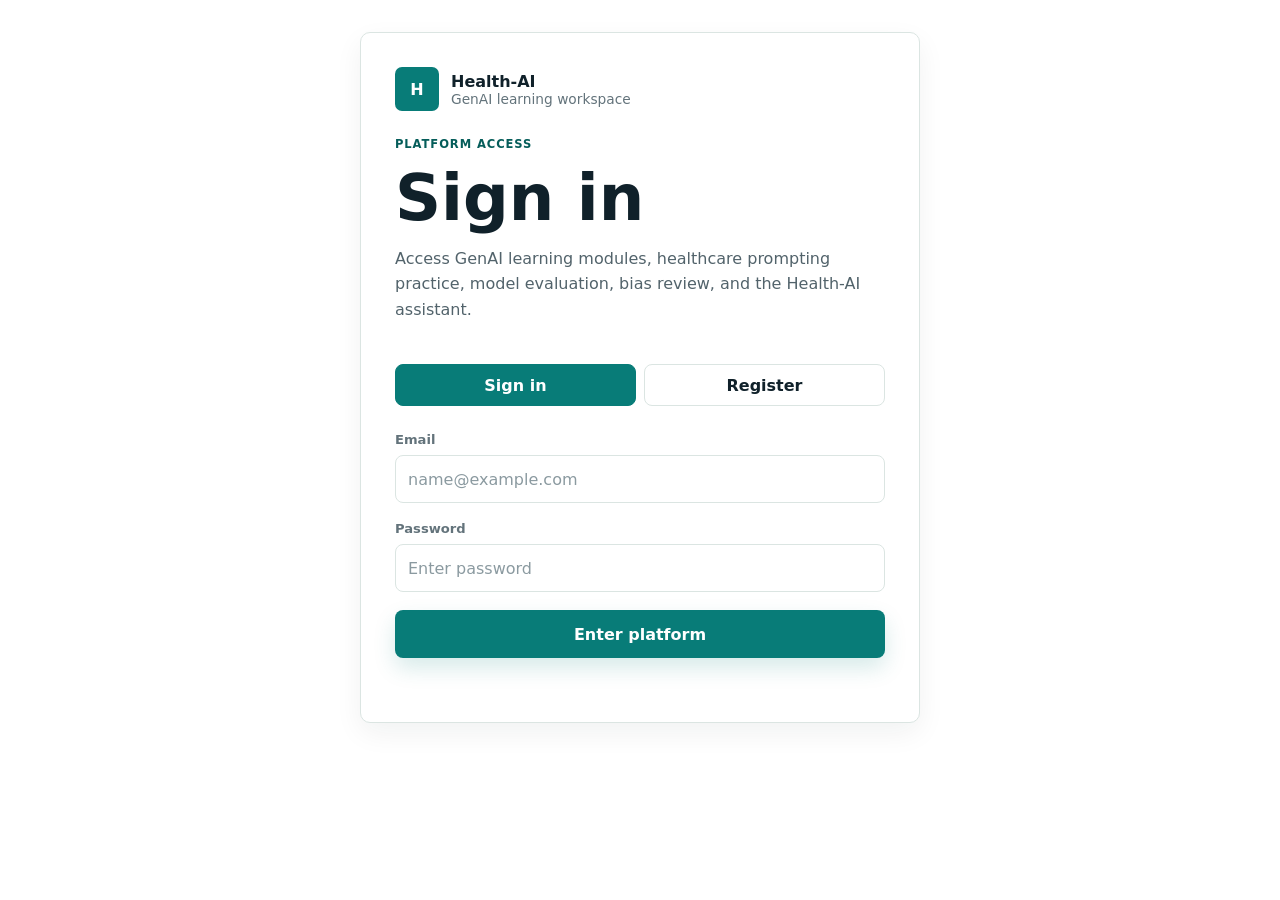
==== commit c8a04b2d: "Add files via upload" ====
--- a/index.html
+++ b/index.html
@@ -4,7 +4,7 @@
     <meta charset="UTF-8" />
     <meta name="viewport" content="width=device-width, initial-scale=1.0" />
     <title>Health-AI</title>
-    <link rel="stylesheet" href="styles.css" />
+    <link rel="stylesheet" href="styles.css?v=20260517-healthai-multipage" />
   </head>
   <body>
     <section class="login-screen" id="loginScreen" aria-label="Health-AI sign in">
@@ -13,14 +13,14 @@
           <div class="brand-mark" aria-hidden="true">H</div>
           <div>
             <strong>Health-AI</strong>
-            <span>Secure learning workspace</span>
+            <span>GenAI learning workspace</span>
           </div>
         </div>
 
         <div>
           <p class="kicker">Platform access</p>
           <h1 id="authTitle">Sign in</h1>
-          <p class="login-copy">Access AI literacy modules, lecture materials, doctor guidelines, and the Health-AI learning assistant.</p>
+          <p class="login-copy">Access GenAI learning modules, healthcare prompting practice, model evaluation, bias review, and the Health-AI assistant.</p>
         </div>
 
         <div class="auth-tabs" role="tablist" aria-label="Authentication mode">
@@ -72,18 +72,19 @@
           <div class="brand-mark" aria-hidden="true">H</div>
           <div>
             <strong>Health-AI</strong>
-            <span>AI literacy for clinicians</span>
+            <span>GenAI for healthcare curriculum</span>
           </div>
         </div>
 
         <nav class="main-nav">
-          <a class="active" href="#learn">Learn</a>
-          <a href="#builder">Modules</a>
-          <a href="#evaluate">Risks</a>
-          <a href="#explain">Ethics</a>
-          <a href="#use-cases">Use cases</a>
-          <a href="#repository">Repository</a>
-          <a href="#browser-ai">Browser AI</a>
+          <a class="active" href="index.html">Home</a>
+          <a href="modules.html">Modules</a>
+          <a href="module-genai-foundations.html">Foundations</a>
+          <a href="module-prompting-healthcare.html">Prompting</a>
+          <a href="module-evaluation.html">Evaluation</a>
+          <a href="module-bias-explainability.html">Bias</a>
+          <a href="materials.html">Materials</a>
+          <a href="#browser-ai">Assistant</a>
           <a href="#users" id="usersNavLink" class="admin-only">Users</a>
         </nav>
 
@@ -96,8 +97,8 @@
 
         <div class="mentor-card">
           <span class="eyebrow">Today</span>
-          <strong>Lesson 3: Why models make mistakes</strong>
-          <p>Study bias, validation, and safe clinical use before trusting an AI output.</p>
+          <strong>7 July delivery plan</strong>
+          <p>Review GenAI modules, responsible use, evaluation practice, and learning materials.</p>
           <button class="icon-button" type="button" aria-label="Start lesson">
             <span aria-hidden="true">▶</span>
           </button>
@@ -107,18 +108,16 @@
       <main>
         <section class="hero" id="learn">
           <div class="hero-copy">
-            <p class="kicker">Health education for the AI era</p>
+            <p class="kicker">GenAI health education platform</p>
             <h1>Health-AI</h1>
             <p>
-              A foundational learning platform that helps doctors understand what sits behind
-              AI, machine learning, and deep learning systems before using them in clinical
-              decisions.
+              A focused Health-AI platform for learning how GenAI and LLMs work, how to prompt safely, how to evaluate outputs, and how to recognise bias.
             </p>
             <div class="hero-actions">
-              <a class="primary-action" href="#builder">Start AI literacy</a>
-              <a class="secondary-action" href="#explain">Explore ethical use</a>
-              <a class="secondary-action" href="#repository">Open repository</a>
-              <a class="secondary-action" href="#browser-ai">Try browser AI</a>
+              <a class="primary-action" href="modules.html">Start learning modules</a>
+              <a class="secondary-action" href="module-bias-explainability.html">Open bias module</a>
+              <a class="secondary-action" href="materials.html">Open materials</a>
+              <a class="secondary-action" href="#browser-ai">Ask Health-AI</a>
             </div>
           </div>
 
@@ -126,27 +125,27 @@
             <canvas id="pulseCanvas" width="760" height="520"></canvas>
             <div class="visual-panel diagnosis">
               <span>Module focus</span>
-              <strong>Model logic</strong>
-              <em>Data → training → prediction</em>
+              <strong>GenAI learning path</strong>
+              <em>How it works → prompting → evaluation → bias</em>
             </div>
             <div class="visual-panel explain-card">
-              <span>Clinical caution</span>
-              <strong>AI output is not a diagnosis</strong>
-              <em>Human judgment remains central</em>
+              <span>Learning mode</span>
+              <strong>Modular</strong>
+              <em>Read, practice, evaluate, discuss</em>
             </div>
           </div>
         </section>
 
         <section class="workspace-band" id="builder">
           <div class="section-heading">
-            <p class="kicker">The gap Health-AI fills</p>
-            <h2>A structured learning space for understanding artificial intelligence in modern healthcare education.</h2>
+            <p class="kicker">Health-AI module map</p>
+            <h2>A structured learning space for GenAI foundations, healthcare prompting, model evaluation, explainability, and algorithmic bias.</h2>
           </div>
 
           <div class="learning-grid">
             <article class="lesson-panel">
               <div class="panel-header">
-                <span>Step-by-step foundation</span>
+                <span>Learning sequence</span>
                 <strong id="lessonTitle">Choose a learning module</strong>
               </div>
               <ol class="lesson-steps" id="lessonSteps"></ol>
@@ -155,40 +154,36 @@
 
             <article class="builder-panel">
               <div class="panel-header">
-                <span>Concept workspace</span>
-                <strong>Understand the system</strong>
+                <span>Module workspace</span>
+                <strong>Learning focus</strong>
               </div>
 
               <label for="specialtySelect">Learning module</label>
               <select id="specialtySelect">
-                <option>AI Fundamentals</option>
-                <option>Machine Learning</option>
-                <option>Deep Learning</option>
-                <option>Clinical Data</option>
+                <option>GenAI Foundations</option>
+                <option>Prompting in Healthcare</option>
                 <option>Model Evaluation</option>
-                <option>Bias and Safety</option>
-                <option>Ethical Use</option>
-                <option>Clinical Deployment</option>
+                <option>Explainability and Bias</option>
               </select>
 
               <div class="model-controls" aria-label="Learning focus">
-                <button class="chip active" type="button">Data</button>
-                <button class="chip" type="button">Training</button>
-                <button class="chip" type="button">Validation</button>
-                <button class="chip" type="button">Ethics</button>
+                <button class="chip active" type="button">How it works</button>
+                <button class="chip" type="button">Prompting</button>
+                <button class="chip" type="button">Evaluation</button>
+                <button class="chip" type="button">Bias</button>
               </div>
 
               <div class="metric-row" id="evaluate">
                 <div>
-                  <span>Learning depth</span>
+                  <span>Curriculum level</span>
                   <strong id="accuracyValue">Core</strong>
                 </div>
                 <div>
-                  <span>Clinical risk</span>
+                  <span>Ethics focus</span>
                   <strong id="recallValue">High</strong>
                 </div>
                 <div>
-                  <span>End goal</span>
+                  <span>Goal</span>
                   <strong>Safe use</strong>
                 </div>
               </div>
@@ -198,25 +193,25 @@
 
         <section class="explain-band" id="explain">
           <div class="section-heading">
-            <p class="kicker">Responsible AI in healthcare</p>
-            <h2>Participants build practical awareness of AI concepts, limitations, risks, and responsible use in healthcare settings.</h2>
+            <p class="kicker">Responsible GenAI in healthcare</p>
+            <h2>Participants learn how GenAI works, where it can fail, how to evaluate outputs, and how to use it within ethical clinical boundaries.</h2>
           </div>
 
           <div class="explain-grid">
             <article>
               <span class="number">01</span>
-              <h3>Understand the backend</h3>
-              <p>Learn the basic logic behind AI, ML, and DL: data, patterns, training, outputs, and limitations.</p>
+              <h3>Deliver the core tracks</h3>
+              <p>Understand LLMs, tokens, prompts, generated outputs, limitations, and why AI text must be reviewed.</p>
             </article>
             <article>
               <span class="number">02</span>
-              <h3>Recognize model risk</h3>
-              <p>See how bias, weak datasets, overfitting, drift, and poor validation can affect patient-facing tools.</p>
+              <h3>Practice safe prompting</h3>
+              <p>Use structured prompts, avoid patient-identifiable data, and separate education support from clinical decision making.</p>
             </article>
             <article>
               <span class="number">03</span>
-              <h3>Use AI ethically</h3>
-              <p>Practice when to rely on AI, when to question it, and how to keep clinical responsibility with humans.</p>
+              <h3>Teach responsible use</h3>
+              <p>Evaluate hallucination, reliability, bias, explainability, transparency, privacy, and human oversight.</p>
             </article>
           </div>
         </section>
@@ -224,30 +219,30 @@
 
         <section class="usecase-band" id="use-cases">
           <div class="section-heading">
-            <p class="kicker">How doctors can use Health-AI</p>
-            <h2>Practical learning paths for clinical education, decision support awareness, and safe AI adoption.</h2>
+            <p class="kicker">Clickable learning modules</p>
+            <h2>Four focused GenAI modules for health professionals: foundations, prompting, evaluation, and bias.</h2>
           </div>
 
           <div class="usecase-grid">
-            <article class="usecase-card active" data-usecase="clinic">
-              <span>Clinical practice</span>
-              <h3>Evaluate AI outputs</h3>
-              <p>Use structured checklists to interpret AI suggestions, uncertainty, and warning signs before applying them in care.</p>
-            </article>
-            <article class="usecase-card" data-usecase="teaching">
-              <span>Teaching</span>
-              <h3>Build lecture pathways</h3>
-              <p>Create module-based learning plans with slides, readings, datasets, case studies, and quizzes.</p>
-            </article>
-            <article class="usecase-card" data-usecase="research">
-              <span>Research literacy</span>
-              <h3>Read AI papers better</h3>
-              <p>Understand datasets, endpoints, validation, bias, performance metrics, and limitations in published AI studies.</p>
-            </article>
-            <article class="usecase-card" data-usecase="governance">
-              <span>Governance</span>
-              <h3>Prepare safer adoption</h3>
-              <p>Review ethics, accountability, patient privacy, monitoring, and human oversight before introducing AI tools.</p>
+            <article class="usecase-card active" data-usecase="foundations">
+              <span>Module 1</span>
+              <h3>How GenAI works</h3>
+              <p>LLMs, tokens, training, generated outputs, hallucination, and human oversight.</p>
+            </article>
+            <article class="usecase-card" data-usecase="genai">
+              <span>Module 2</span>
+              <h3>Prompting in healthcare</h3>
+              <p>Prompt structure, healthcare context, safe boundaries, privacy, and professional responsibility.</p>
+            </article>
+            <article class="usecase-card" data-usecase="ml">
+              <span>Module 3</span>
+              <h3>Evaluate models</h3>
+              <p>Compare outputs for factuality, usefulness, uncertainty, hallucination, safety, and accountability.</p>
+            </article>
+            <article class="usecase-card" data-usecase="ethics">
+              <span>Module 4</span>
+              <h3>Bias and explainability</h3>
+              <p>Fairness, bias sources, explainability limits, transparency, governance, and patient communication.</p>
             </article>
           </div>
 
@@ -261,35 +256,49 @@
           </div>
         </section>
 
+        <section class="module-pages-band" id="module-pages">
+          <div class="section-heading">
+            <p class="kicker">Learning pages</p>
+            <h2>Each GenAI topic opens as its own learning page, while everything remains inside this one Health-AI platform.</h2>
+          </div>
+
+          <div class="module-page-shell">
+            <div class="module-page-tabs" id="modulePageTabs" aria-label="Learning module pages"></div>
+            <article class="module-page-panel" id="modulePagePanel">
+              <div class="panel-header">
+                <span>Learning page</span>
+                <strong>Select a module</strong>
+              </div>
+              <p>Choose a module page to view the full learning content.</p>
+            </article>
+          </div>
+        </section>
+
         <section class="repository-band" id="repository">
           <div class="section-heading">
-            <p class="kicker">Lecture material repository</p>
-            <h2>Upload, organize, and share teaching materials for AI literacy in healthcare.</h2>
+            <p class="kicker">Health-AI learning modules</p>
+            <h2>Open structured GenAI learning modules with outcomes, activities, assessment, ethics focus, and teaching material upload.</h2>
           </div>
 
           <div class="repository-grid">
             <article class="upload-panel">
               <div class="panel-header">
                 <span>Instructor tools</span>
-                <strong>Add lecture material</strong>
+                <strong>Add curriculum material</strong>
               </div>
 
               <form id="resourceForm" class="resource-form">
                 <label for="resourceTitle">Material title</label>
-                <input id="resourceTitle" type="text" placeholder="Example: Bias in clinical datasets" required />
+                <input id="resourceTitle" type="text" placeholder="Example: Prompting for patient education drafts" required />
 
                 <div class="form-row">
                   <div>
                     <label for="resourceModule">Module</label>
                     <select id="resourceModule">
-                      <option>AI Fundamentals</option>
-                      <option>Machine Learning</option>
-                      <option>Deep Learning</option>
-                      <option>Clinical Data</option>
-                      <option>Model Evaluation</option>
-                      <option>Bias and Safety</option>
-                      <option>Ethical Use</option>
-                      <option>Clinical Deployment</option>
+                      <option value="1. Foundations">GenAI & LLMs: how they work</option>
+                      <option value="2. Prompting and healthcare use">GenAI prompting and healthcare use</option>
+                      <option value="3. Evaluation and comparison">GenAI evaluating and comparing models</option>
+                      <option value="4. Explainability and bias">GenAI explainability and algorithmic bias</option>
                     </select>
                   </div>
                   <div>
@@ -302,12 +311,16 @@
                       <option>Dataset</option>
                       <option>Video</option>
                       <option>Quiz</option>
+                      <option>AI visualisation tool</option>
+                      <option>Prompt worksheet</option>
+                      <option>Evaluation rubric</option>
+                      <option>Case discussion</option>
                     </select>
                   </div>
                 </div>
 
                 <label for="resourceDescription">Teaching note</label>
-                <textarea id="resourceDescription" placeholder="What should students learn from this material?" rows="4"></textarea>
+                <textarea id="resourceDescription" placeholder="What learning outcome should this material support?" rows="4"></textarea>
 
                 <label for="resourceFile">File</label>
                 <label class="file-drop" for="resourceFile"><strong>Choose data or lecture file</strong><span id="selectedFileName">No file selected</span></label>
@@ -321,25 +334,21 @@
               <div class="panel-header library-header">
                 <div>
                   <span>Student library</span>
-                  <strong>Course materials</strong>
+                  <strong>GenAI learning modules</strong>
                 </div>
                 <select id="repositoryFilter" aria-label="Filter materials">
-                  <option>All modules</option>
-                  <option>AI Fundamentals</option>
-                  <option>Machine Learning</option>
-                  <option>Deep Learning</option>
-                  <option>Clinical Data</option>
-                  <option>Model Evaluation</option>
-                  <option>Bias and Safety</option>
-                  <option>Ethical Use</option>
-                  <option>Clinical Deployment</option>
+                  <option>All learning modules</option>
+                  <option value="1. Foundations">GenAI & LLMs: how they work</option>
+                  <option value="2. Prompting and healthcare use">GenAI prompting and healthcare use</option>
+                  <option value="3. Evaluation and comparison">GenAI evaluating and comparing models</option>
+                  <option value="4. Explainability and bias">GenAI explainability and algorithmic bias</option>
                 </select>
               </div>
 
               <div class="repository-stats" aria-label="Repository statistics">
-                <div><strong id="resourceCount">0</strong><span>materials</span></div>
-                <div><strong>8</strong><span>modules</span></div>
-                <div><strong>6</strong><span>formats</span></div>
+                <div><strong id="resourceCount">0</strong><span>sessions</span></div>
+                <div><strong>4</strong><span>modules</span></div>
+                <div><strong>3</strong><span>activities each</span></div>
               </div>
 
               <div class="resource-list" id="resourceList"></div>
@@ -349,8 +358,8 @@
 
         <section class="browser-ai-band" id="browser-ai">
           <div class="section-heading">
-            <p class="kicker">Health-AI learning assistant</p>
-            <h2>Ask focused questions about AI concepts, model risk, ethics, and course materials.</h2>
+            <p class="kicker">Health-AI assistant</p>
+            <h2>Ask focused questions about GenAI, LLMs, prompting, evaluation, bias, ethics, and learning materials.</h2>
           </div>
 
           <div class="browser-ai-grid">
@@ -365,7 +374,7 @@
 
               <form id="browserAiForm" class="assistant-form">
                 <label for="browserAiPrompt">Question or learning topic</label>
-                <textarea id="browserAiPrompt" rows="5" placeholder="Example: Explain bias in clinical AI for medical students."></textarea>
+                <textarea id="browserAiPrompt" rows="5" placeholder="Example: How should doctors evaluate a GenAI answer?"></textarea>
                 <button class="wide-button" type="submit">Get guidance</button>
               </form>
             </article>
@@ -376,7 +385,7 @@
                 <strong>Learning guidance</strong>
               </div>
               <div class="bot-response" id="browserAiResponse">
-                <p>Ask a question to receive focused educational guidance and related course materials.</p>
+                <p>Ask a question to receive GenAI learning guidance and related module materials.</p>
               </div>
             </article>
           </div>
@@ -385,7 +394,7 @@
         <section class="users-band admin-only" id="users">
           <div class="section-heading">
             <p class="kicker">Registration database</p>
-            <h2>Registered platform users are visible only to the master admin.</h2>
+            <h2>Registered Health-AI platform users are visible only to the master admin.</h2>
           </div>
           <article class="users-panel">
             <div class="panel-header">
@@ -428,6 +437,6 @@
       </main>
     </div>
 
-    <script src="script.js"></script>
+    <script src="script.js?v=20260517-healthai-multipage"></script>
   </body>
 </html>
--- a/styles.css
+++ b/styles.css
@@ -740,6 +740,123 @@
   background: #fffaf0;
 }
 
+.module-pages-band {
+  padding: 70px clamp(24px, 5vw, 76px);
+  background: #ffffff;
+}
+
+.module-page-shell {
+  display: grid;
+  grid-template-columns: minmax(220px, 0.34fr) minmax(0, 1fr);
+  gap: 18px;
+}
+
+.module-page-tabs {
+  display: grid;
+  gap: 10px;
+  align-content: start;
+}
+
+.module-page-tabs button {
+  min-height: 54px;
+  border: 1px solid var(--line);
+  border-radius: 8px;
+  padding: 12px 14px;
+  background: #ffffff;
+  color: var(--ink);
+  cursor: pointer;
+  font-weight: 900;
+  text-align: left;
+}
+
+.module-page-tabs button.active,
+.module-page-tabs button:hover {
+  border-color: var(--teal);
+  background: #e9f5f2;
+  color: var(--teal-dark);
+}
+
+.module-page-panel {
+  min-height: 420px;
+  border: 1px solid var(--line);
+  border-radius: 8px;
+  background: #ffffff;
+  padding: 24px;
+  box-shadow: 0 18px 42px rgba(15, 33, 42, 0.08);
+}
+
+.module-page-hero {
+  display: grid;
+  gap: 10px;
+  margin-bottom: 18px;
+  padding-bottom: 18px;
+  border-bottom: 1px solid var(--line);
+}
+
+.module-page-hero span {
+  color: var(--teal-dark);
+  font-size: 0.78rem;
+  font-weight: 900;
+  text-transform: uppercase;
+}
+
+.module-page-hero h3 {
+  margin: 0;
+  font-size: clamp(1.6rem, 3vw, 2.8rem);
+}
+
+.module-page-hero p {
+  max-width: 900px;
+  margin: 0;
+  color: #52636b;
+  line-height: 1.65;
+}
+
+.module-page-meta {
+  display: flex;
+  flex-wrap: wrap;
+  gap: 10px;
+  margin-bottom: 18px;
+}
+
+.module-page-meta span {
+  display: inline-flex;
+  min-height: 30px;
+  align-items: center;
+  border: 1px solid #cfe3df;
+  border-radius: 999px;
+  padding: 0 11px;
+  background: #e8f5f1;
+  color: var(--teal-dark);
+  font-size: 0.78rem;
+  font-weight: 900;
+}
+
+.module-page-grid {
+  display: grid;
+  grid-template-columns: repeat(2, minmax(0, 1fr));
+  gap: 14px;
+}
+
+.module-page-list {
+  border: 1px solid var(--line);
+  border-radius: 8px;
+  background: #fbfdfc;
+  padding: 16px;
+}
+
+.module-page-list strong {
+  display: block;
+  margin-bottom: 10px;
+}
+
+.module-page-list ul {
+  margin: 0;
+  padding-left: 20px;
+  color: #52636b;
+  line-height: 1.6;
+}
+
 .browser-ai-grid {
   display: grid;
   grid-template-columns: minmax(320px, 0.8fr) minmax(420px, 1.2fr);
@@ -814,7 +931,9 @@
 
 @media (max-width: 980px) {
   .browser-ai-grid,
-  .workflow-panel {
+  .workflow-panel,
+  .module-page-shell,
+  .module-page-grid {
     grid-template-columns: 1fr;
   }
 }
@@ -1999,3 +2118,445 @@
   border-color: #087c78;
   background: #f7fffd;
 }
+
+
+/* Login/register scroll fix */
+.login-screen {
+  overflow-y: auto !important;
+  overflow-x: hidden !important;
+  align-items: start !important;
+  justify-items: center !important;
+  place-items: start center !important;
+  padding: 32px 18px !important;
+}
+
+.login-panel {
+  margin: 0 auto 32px !important;
+  max-height: none !important;
+}
+
+#authTitle {
+  margin: 0 0 14px !important;
+  color: var(--ink) !important;
+  background: none !important;
+  -webkit-background-clip: initial !important;
+  background-clip: initial !important;
+  font-size: clamp(2.2rem, 5vw, 4rem) !important;
+  line-height: 1.04 !important;
+  letter-spacing: 0 !important;
+  filter: none !important;
+}
+
+@media (max-width: 620px) {
+  .login-screen {
+    padding: 14px !important;
+  }
+
+  .login-panel {
+    padding: 20px !important;
+    gap: 18px !important;
+  }
+
+  #authTitle {
+    font-size: 2.4rem !important;
+  }
+}
+
+
+/* Health-AI GenAI module layout */
+.usecase-grid {
+  grid-template-columns: repeat(4, minmax(0, 1fr));
+}
+
+.resource-details {
+  margin: 0;
+  color: var(--teal-dark) !important;
+  font-size: 0.88rem;
+  font-weight: 800;
+}
+
+@media (max-width: 1280px) {
+  .usecase-grid {
+    grid-template-columns: repeat(3, minmax(0, 1fr));
+  }
+}
+
+@media (max-width: 820px) {
+  .usecase-grid {
+    grid-template-columns: 1fr;
+  }
+}
+
+
+/* Teaching module categories */
+.teaching-module {
+  padding: 18px;
+}
+
+.module-heading {
+  display: grid;
+  gap: 6px;
+}
+
+.module-heading p {
+  margin: 0;
+  color: var(--muted);
+  font-size: 0.88rem;
+  font-weight: 700;
+  line-height: 1.45;
+}
+
+.teaching-category {
+  display: grid;
+  gap: 12px;
+  border: 1px solid var(--line);
+  border-radius: 8px;
+  background: #fbfdfc;
+  padding: 14px;
+}
+
+.teaching-category-header {
+  display: flex;
+  align-items: center;
+  justify-content: space-between;
+  gap: 12px;
+}
+
+.teaching-category-header h4 {
+  margin: 0;
+  color: var(--ink);
+  font-size: 0.98rem;
+}
+
+.teaching-category-header span {
+  color: var(--teal-dark);
+  font-size: 0.8rem;
+  font-weight: 900;
+}
+
+.teaching-category-items {
+  display: grid;
+  gap: 10px;
+}
+
+.teaching-category .resource-card {
+  box-shadow: none;
+}
+
+
+.learning-module-body {
+  display: grid;
+  gap: 12px;
+  border-top: 1px solid var(--line);
+  padding-top: 12px;
+}
+
+.learning-module-body strong {
+  display: block;
+  margin-bottom: 6px;
+  color: var(--ink);
+}
+
+.learning-module-body ul {
+  margin: 0;
+  padding-left: 20px;
+  color: #52636b;
+  line-height: 1.55;
+}
+
+/* Multi-page learning site */
+.page-shell .sidebar {
+  min-height: 100vh;
+}
+
+.page-hero-band,
+.page-content-band {
+  padding: 70px clamp(24px, 5vw, 76px);
+  background: #ffffff;
+}
+
+.page-hero-band {
+  min-height: 48vh;
+  display: grid;
+  align-content: center;
+  border-bottom: 1px solid var(--line);
+}
+
+.page-hero-band h1 {
+  max-width: 980px;
+  margin-bottom: 18px;
+  font-size: clamp(3rem, 7vw, 6.8rem);
+}
+
+.page-hero-band p:not(.kicker) {
+  max-width: 820px;
+  color: #52636b;
+  font-size: 1.12rem;
+  line-height: 1.7;
+}
+
+.alternate-band {
+  background: #f7faf8;
+  border-top: 1px solid var(--line);
+  border-bottom: 1px solid var(--line);
+}
+
+.module-index-grid,
+.materials-library-grid,
+.module-detail-grid,
+.learning-material-grid {
+  display: grid;
+  gap: 16px;
+}
+
+.module-index-grid {
+  grid-template-columns: repeat(2, minmax(0, 1fr));
+}
+
+.module-detail-grid,
+.learning-material-grid,
+.materials-library-grid {
+  grid-template-columns: repeat(2, minmax(0, 1fr));
+}
+
+.module-index-card,
+.module-detail-grid article,
+.learning-material-grid article,
+.materials-library-grid article {
+  display: grid;
+  gap: 10px;
+  border: 1px solid var(--line);
+  border-radius: 8px;
+  background: #ffffff;
+  padding: 22px;
+  box-shadow: 0 12px 30px rgba(15, 33, 42, 0.06);
+}
+
+.rich-material-grid {
+  grid-template-columns: repeat(3, minmax(0, 1fr));
+}
+
+.rich-material-grid article {
+  align-content: start;
+}
+
+.module-index-card {
+  color: var(--ink);
+}
+
+.module-index-card:hover {
+  border-color: var(--teal);
+  transform: translateY(-1px);
+}
+
+.module-index-card span,
+.learning-material-grid article span,
+.materials-library-grid article span {
+  color: var(--teal-dark);
+  font-size: 0.78rem;
+  font-weight: 900;
+  text-transform: uppercase;
+}
+
+.module-index-card h2,
+.module-detail-grid h2,
+.learning-material-grid strong,
+.materials-library-grid h2 {
+  margin: 0;
+}
+
+.module-index-card p,
+.module-detail-grid p,
+.learning-material-grid p,
+.materials-library-grid p,
+.materials-library-grid li,
+.module-detail-grid li {
+  color: #52636b;
+  line-height: 1.6;
+}
+
+.module-index-card em {
+  color: var(--teal-dark);
+  font-style: normal;
+  font-weight: 900;
+}
+
+.module-detail-grid ul,
+.materials-library-grid ul {
+  margin: 0;
+  padding-left: 20px;
+}
+
+.visualisation-flow {
+  display: grid;
+  grid-template-columns: repeat(5, minmax(0, 1fr));
+  gap: 12px;
+}
+
+.visualisation-flow div {
+  min-height: 118px;
+  display: grid;
+  align-content: center;
+  gap: 10px;
+  border: 1px solid var(--line);
+  border-radius: 8px;
+  background: #ffffff;
+  padding: 16px;
+}
+
+.visualisation-flow span {
+  width: 34px;
+  height: 34px;
+  display: grid;
+  place-items: center;
+  border-radius: 50%;
+  background: var(--teal);
+  color: #ffffff;
+  font-weight: 900;
+}
+
+.module-next-row {
+  display: flex;
+  flex-wrap: wrap;
+  gap: 12px;
+}
+
+@media (max-width: 980px) {
+  .module-index-grid,
+  .module-detail-grid,
+  .learning-material-grid,
+  .materials-library-grid,
+  .rich-material-grid,
+  .visualisation-flow {
+    grid-template-columns: 1fr;
+  }
+}
+
+/* Clean white learning-page refinement */
+body {
+  background: #ffffff !important;
+}
+
+.page-shell,
+.page-shell main,
+.page-hero-band,
+.page-content-band,
+.alternate-band,
+.module-page-panel,
+.module-index-card,
+.module-detail-grid article,
+.learning-material-grid article,
+.materials-library-grid article,
+.visualisation-flow div {
+  background: #ffffff !important;
+  background-image: none !important;
+}
+
+.page-shell .sidebar {
+  background: #ffffff !important;
+  border-right: 1px solid #e3ece9;
+  box-shadow: none;
+}
+
+.page-shell .main-nav a {
+  min-height: 38px;
+  padding: 9px 11px;
+  border-radius: 7px;
+  font-size: 0.9rem;
+}
+
+.page-hero-band {
+  min-height: auto;
+  padding-top: 46px;
+  padding-bottom: 38px;
+}
+
+.page-hero-band h1 {
+  max-width: 780px;
+  font-size: clamp(2.05rem, 4.6vw, 4.2rem) !important;
+  line-height: 1.02;
+  margin-bottom: 14px;
+}
+
+.page-hero-band p:not(.kicker) {
+  max-width: 720px;
+  font-size: 1rem;
+  line-height: 1.62;
+}
+
+.page-content-band {
+  padding-top: 46px;
+  padding-bottom: 46px;
+}
+
+.section-heading h2,
+.page-content-band h2 {
+  font-size: clamp(1.35rem, 2.6vw, 2.35rem);
+  line-height: 1.12;
+}
+
+.module-page-meta span,
+.resource-meta span,
+.file-pill {
+  min-height: 26px;
+  font-size: 0.72rem;
+  padding: 0 9px;
+}
+
+.module-detail-grid,
+.learning-material-grid,
+.materials-library-grid {
+  gap: 12px;
+}
+
+.module-detail-grid article,
+.learning-material-grid article,
+.materials-library-grid article,
+.module-index-card {
+  border-color: #e0e9e6;
+  box-shadow: 0 8px 20px rgba(15, 33, 42, 0.045);
+  padding: 18px;
+}
+
+.module-detail-grid article h2,
+.materials-library-grid article h2 {
+  font-size: 1.05rem;
+}
+
+.learning-material-grid article strong {
+  font-size: 1rem;
+  line-height: 1.25;
+}
+
+.module-detail-grid li,
+.module-detail-grid p,
+.learning-material-grid p,
+.materials-library-grid p,
+.materials-library-grid li {
+  font-size: 0.94rem;
+}
+
+.visualisation-flow {
+  gap: 10px;
+}
+
+.visualisation-flow div {
+  min-height: 92px;
+  border-color: #e0e9e6;
+  box-shadow: none;
+}
+
+.visualisation-flow span {
+  width: 30px;
+  height: 30px;
+  font-size: 0.86rem;
+}
+
+.kicker {
+  font-size: 0.72rem;
+  letter-spacing: 0.08em;
+}
+
+.brand-mark {
+  border-radius: 7px;
+}
